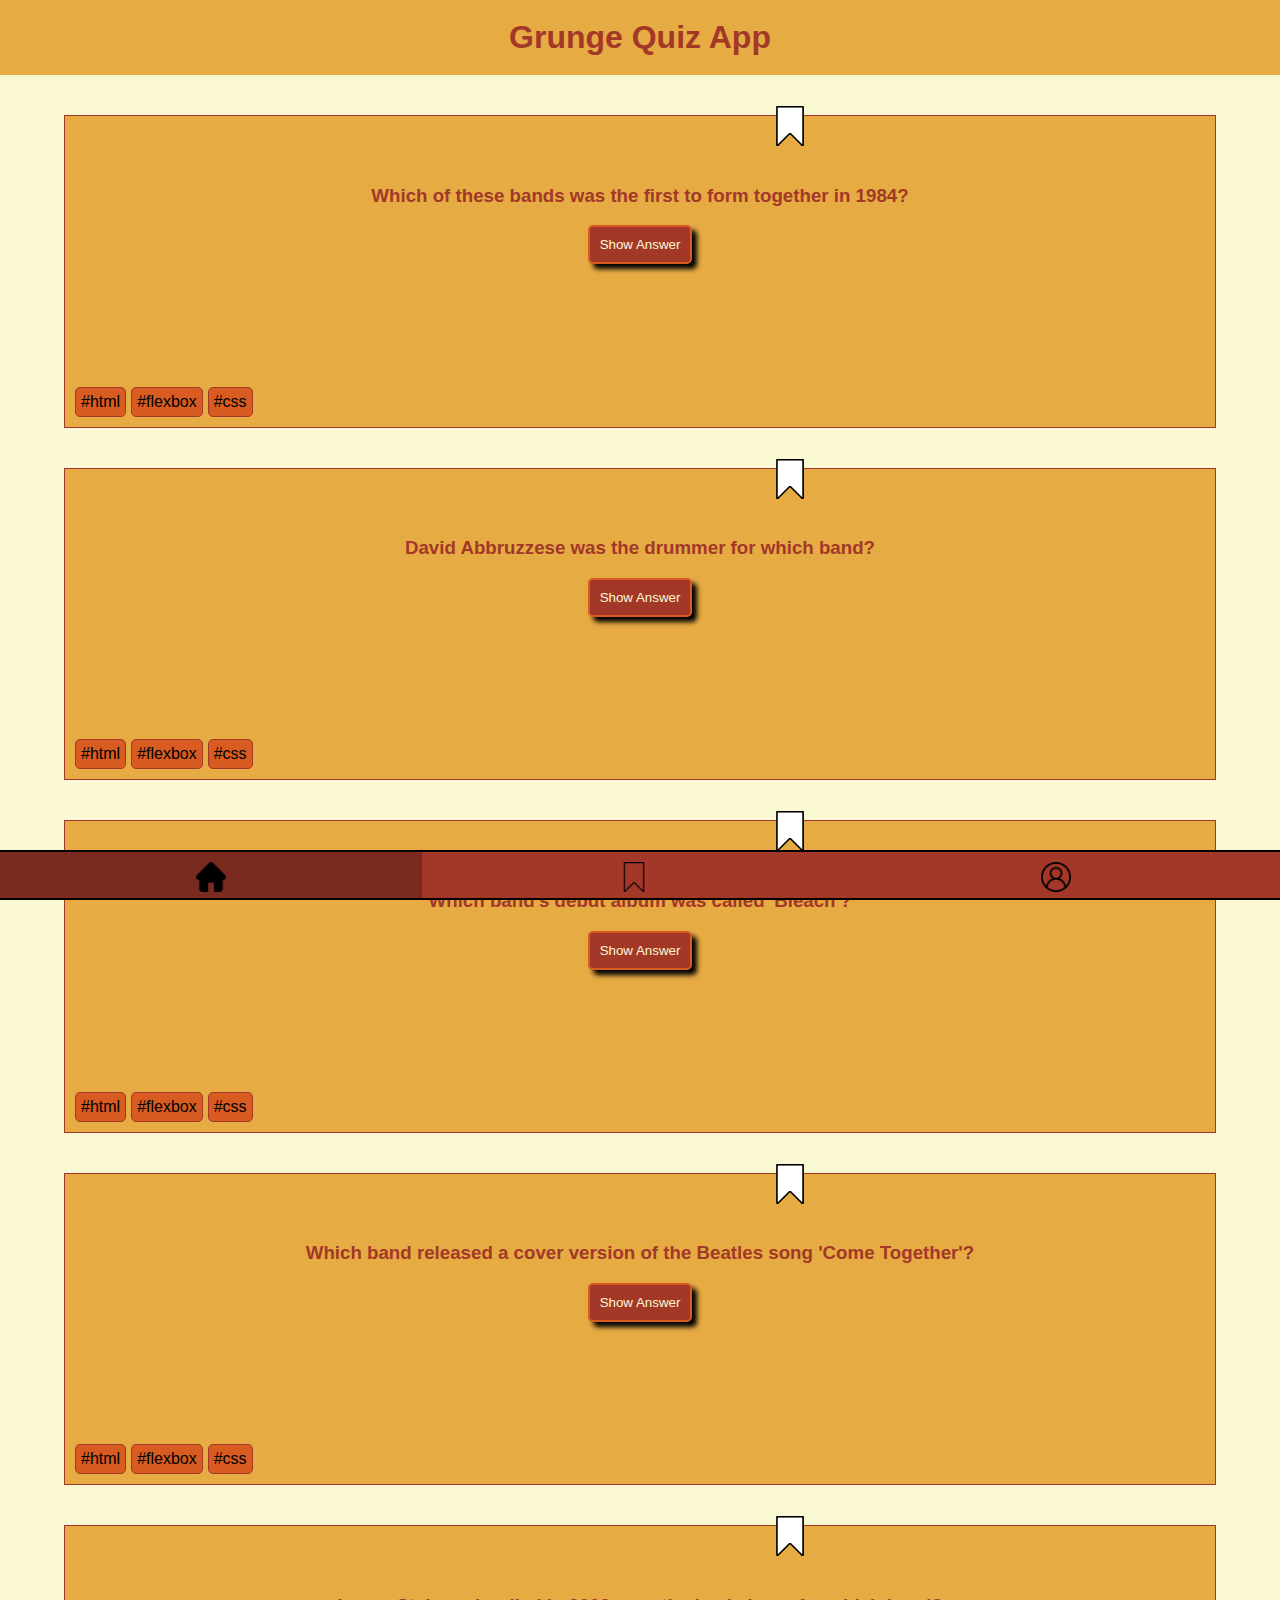
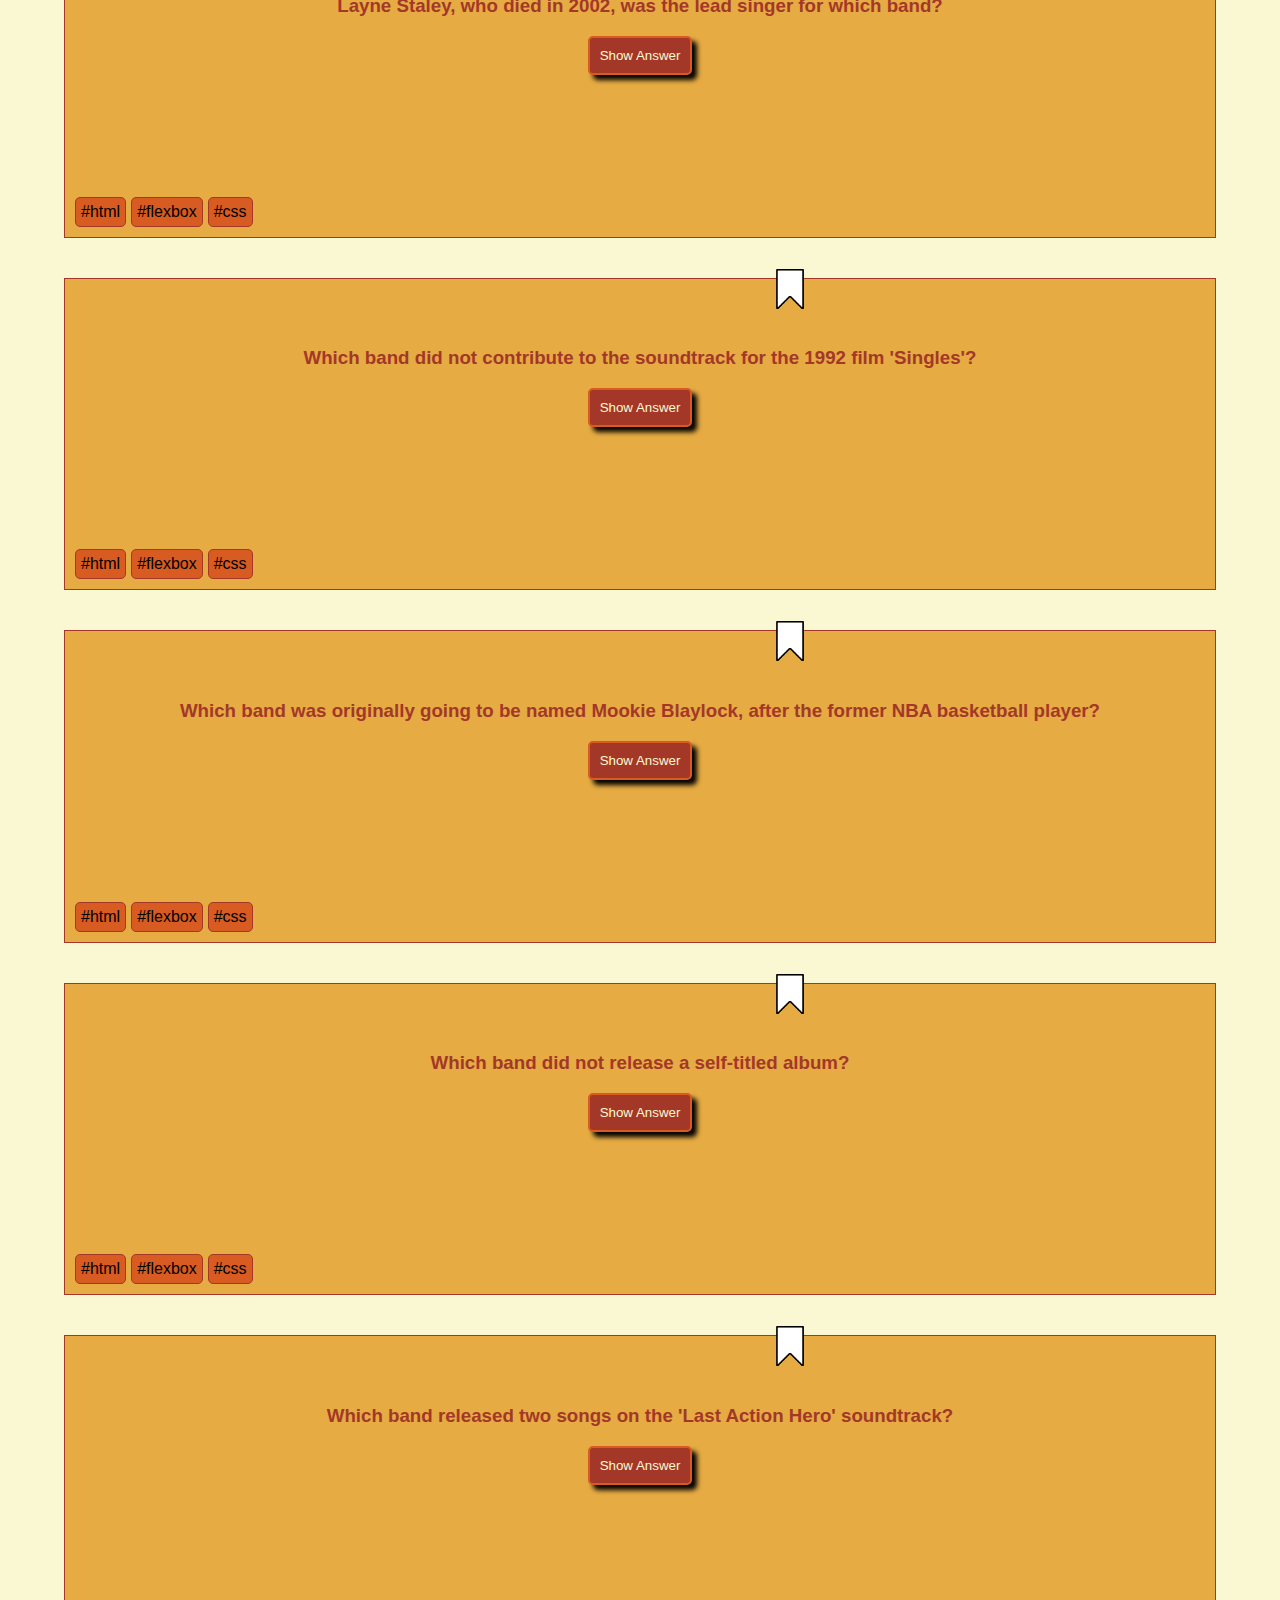
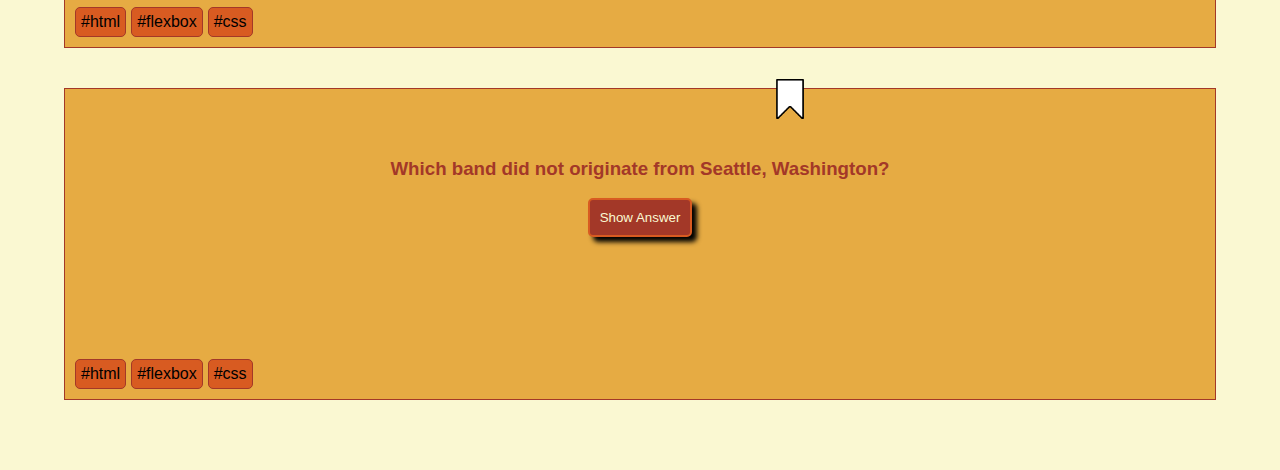
==== index.html @ 41806d66 "Changed first question's bookmark into a button" ====
<!DOCTYPE html>
<html lang="en">
  <head>
    <meta charset="UTF-8" />
    <meta http-equiv="X-UA-Compatible" content="IE=edge" />
    <meta name="viewport" content="width=device-width, initial-scale=1.0" />
    <link rel="stylesheet" href="./css/styles.css" />
    <title>Derek's Quiz App</title>
  </head>
  <body>
    <header>
      <h1>Grunge Quiz App</h1>
    </header>
    <main>
      <section class="quiz-questions">
        <div class="question-card first-question">
          <button class="btn-bookmark"></button>
          <!-- <img src="./images/bookmark.png" alt="Bookmark" /> -->
          <h3>Which of these bands was the first to form together in 1984?</h3>
          <button class="btn-show-answer">Show Answer</button>
          <h4 class="answer">Soundgarden</h4>
          <div class="tag-section">
            <div class="tag">#html</div>
            <div class="tag">#flexbox</div>
            <div class="tag">#css</div>
          </div>
        </div>
        <div class="question-card second-question">
          <img src="./images/bookmark.png" alt="Bookmark" />
          <h3>David Abbruzzese was the drummer for which band?</h3>
          <button class="btn-show-answer">Show Answer</button>
          <h4 class="answer">Pearl Jam</h4>
          <div class="tag-section">
            <div class="tag">#html</div>
            <div class="tag">#flexbox</div>
            <div class="tag">#css</div>
          </div>
        </div>
        <div class="question-card third-question">
          <img src="./images/bookmark.png" alt="Bookmark" />
          <h3>Which band's debut album was called 'Bleach'?</h3>
          <button class="btn-show-answer">Show Answer</button>
          <h4 class="answer">Nirvana</h4>
          <div class="tag-section">
            <div class="tag">#html</div>
            <div class="tag">#flexbox</div>
            <div class="tag">#css</div>
          </div>
        </div>
        <div class="question-card fourth-question">
          <img src="./images/bookmark.png" alt="Bookmark" />
          <h3>
            Which band released a cover version of the Beatles song 'Come
            Together'?
          </h3>
          <button class="btn-show-answer">Show Answer</button>
          <h4 class="answer">Soundgarden</h4>
          <div class="tag-section">
            <div class="tag">#html</div>
            <div class="tag">#flexbox</div>
            <div class="tag">#css</div>
          </div>
        </div>
        <div class="question-card fifth-question">
          <img src="./images/bookmark.png" alt="Bookmark" />
          <h3>
            Layne Staley, who died in 2002, was the lead singer for which band?
          </h3>
          <button class="btn-show-answer">Show Answer</button>
          <h4 class="answer">Alice In Chains</h4>
          <div class="tag-section">
            <div class="tag">#html</div>
            <div class="tag">#flexbox</div>
            <div class="tag">#css</div>
          </div>
        </div>
        <div class="question-card sixth-question">
          <img src="./images/bookmark.png" alt="Bookmark" />
          <h3>
            Which band did not contribute to the soundtrack for the 1992 film
            'Singles'?
          </h3>
          <button class="btn-show-answer">Show Answer</button>
          <h4 class="answer">Soundgarden</h4>
          <div class="tag-section">
            <div class="tag">#html</div>
            <div class="tag">#flexbox</div>
            <div class="tag">#css</div>
          </div>
        </div>
        <div class="question-card seventh-question">
          <img src="./images/bookmark.png" alt="Bookmark" />
          <h3>
            Which band was originally going to be named Mookie Blaylock, after
            the former NBA basketball player?
          </h3>
          <button class="btn-show-answer">Show Answer</button>
          <h4 class="answer">Pearl Jam</h4>
          <div class="tag-section">
            <div class="tag">#html</div>
            <div class="tag">#flexbox</div>
            <div class="tag">#css</div>
          </div>
        </div>
        <div class="question-card eighth-question">
          <img src="./images/bookmark.png" alt="Bookmark" />
          <h3>Which band did not release a self-titled album?</h3>
          <button class="btn-show-answer">Show Answer</button>
          <h4 class="answer">Soundgarden</h4>
          <div class="tag-section">
            <div class="tag">#html</div>
            <div class="tag">#flexbox</div>
            <div class="tag">#css</div>
          </div>
        </div>
        <div class="question-card ninth-question">
          <img src="./images/bookmark.png" alt="Bookmark" />
          <h3>
            Which band released two songs on the 'Last Action Hero' soundtrack?
          </h3>
          <button class="btn-show-answer">Show Answer</button>
          <h4 class="answer">Alice In Chains</h4>
          <div class="tag-section">
            <div class="tag">#html</div>
            <div class="tag">#flexbox</div>
            <div class="tag">#css</div>
          </div>
        </div>
        <div class="question-card tenth-question">
          <img src="./images/bookmark.png" alt="Bookmark" />
          <h3>Which band did not originate from Seattle, Washington?</h3>
          <button class="btn-show-answer">Show Answer</button>
          <h4 class="answer">Nirvana</h4>
          <div class="tag-section">
            <div class="tag">#html</div>
            <div class="tag">#flexbox</div>
            <div class="tag">#css</div>
          </div>
        </div>
      </section>
    </main>
    <footer>
      <nav>
        <a href="./index.html" class="active"
          ><img src="./images/home_filled.png" alt="Home Page"
        /></a>

        <a href="./bookmarks.html"
          ><img src="./images/bookmark_transparent.png" alt="Bookmarks Page"
        /></a>

        <a href="./profile.html"
          ><img src="./images/profile.png" alt="Profile Page"
        /></a>
      </nav>
    </footer>
  </body>
</html>
---- css/styles.css ----
* {
  font-family: Verdana, Geneva, Tahoma, sans-serif;
  box-sizing: border-box;
}

:root {
  --primary-color-dark: #a33828;
  --secondary-color-dark: #d85b21;
  --secondary-color-medium: #e6ab43;
  --secondary-color-light: #faf8d2;
}

body {
  background-color: var(--secondary-color-light);
  margin: 0;
}

header {
  display: flex;
  justify-content: center;
  align-items: center;
  top: 0;
  height: 75px;
  width: 100%;
  background-color: var(--secondary-color-medium);
}

header h1 {
  margin: 0;
  color: var(--primary-color-dark);
}

.quiz-questions {
  display: flex;
  flex-direction: column;
  align-items: center;
  gap: 40px;
  width: 100%;
}

.quiz-questions:first-child {
  margin-top: 40px;
}

.quiz-questions:last-child {
  margin-bottom: 70px;
}

.question-card {
  display: flex;
  flex-direction: column;
  align-items: center;
  text-align: center;
  width: 90%;
  padding: 10px;
  border: 1px solid var(--primary-color-dark);
  background-color: var(--secondary-color-medium);
}

.question-card img {
  position: relative;
  height: 40px;
  right: -150px;
  top: -20px;
}

.question-card h3 {
  color: var(--primary-color-dark);
}

.question-card .btn-bookmark {
  cursor: pointer;
  background-image: url("/images/bookmark.png");
  background-repeat: no-repeat;
  background-size: 40px 40px;
  background-color: transparent;
  height: 40px;
  width: 40px;
  border: none;
  position: relative;
  height: 40px;
  right: -150px;
  top: -20px;
}

.question-card .btn-show-answer {
  border: 2px solid var(--secondary-color-dark);
  background-color: var(--primary-color-dark);
  color: var(--secondary-color-light);
  border-radius: 5px;
  box-shadow: 5px 5px 5px black;
  padding: 10px;
}

.question-card .answer {
  color: var(--secondary-color-light);
  font-size: 2em;
  visibility: hidden;
}

.question-card .tag-section {
  display: flex;
  align-self: flex-start;
  gap: 5px;
}

.question-card .tag-section .tag {
  background-color: var(--secondary-color-dark);
  border: solid 1px var(--primary-color-dark);
  border-radius: 5px;
  padding: 5px;
}

footer {
  bottom: 0;
  width: 100%;
  height: 50px;
  position: fixed;
  border-top: 2px solid black;
  border-bottom: 2px solid black;
  background-color: var(--primary-color-dark);
}

footer nav {
  display: flex;
  height: 100%;
  width: 100%;
}

footer nav a {
  text-align: center;
  width: 33%;
  padding: 10px;
}

footer nav a.active {
  background-color: rgba(0, 0, 0, 0.25);
}

footer nav a img {
  height: 30px;
}
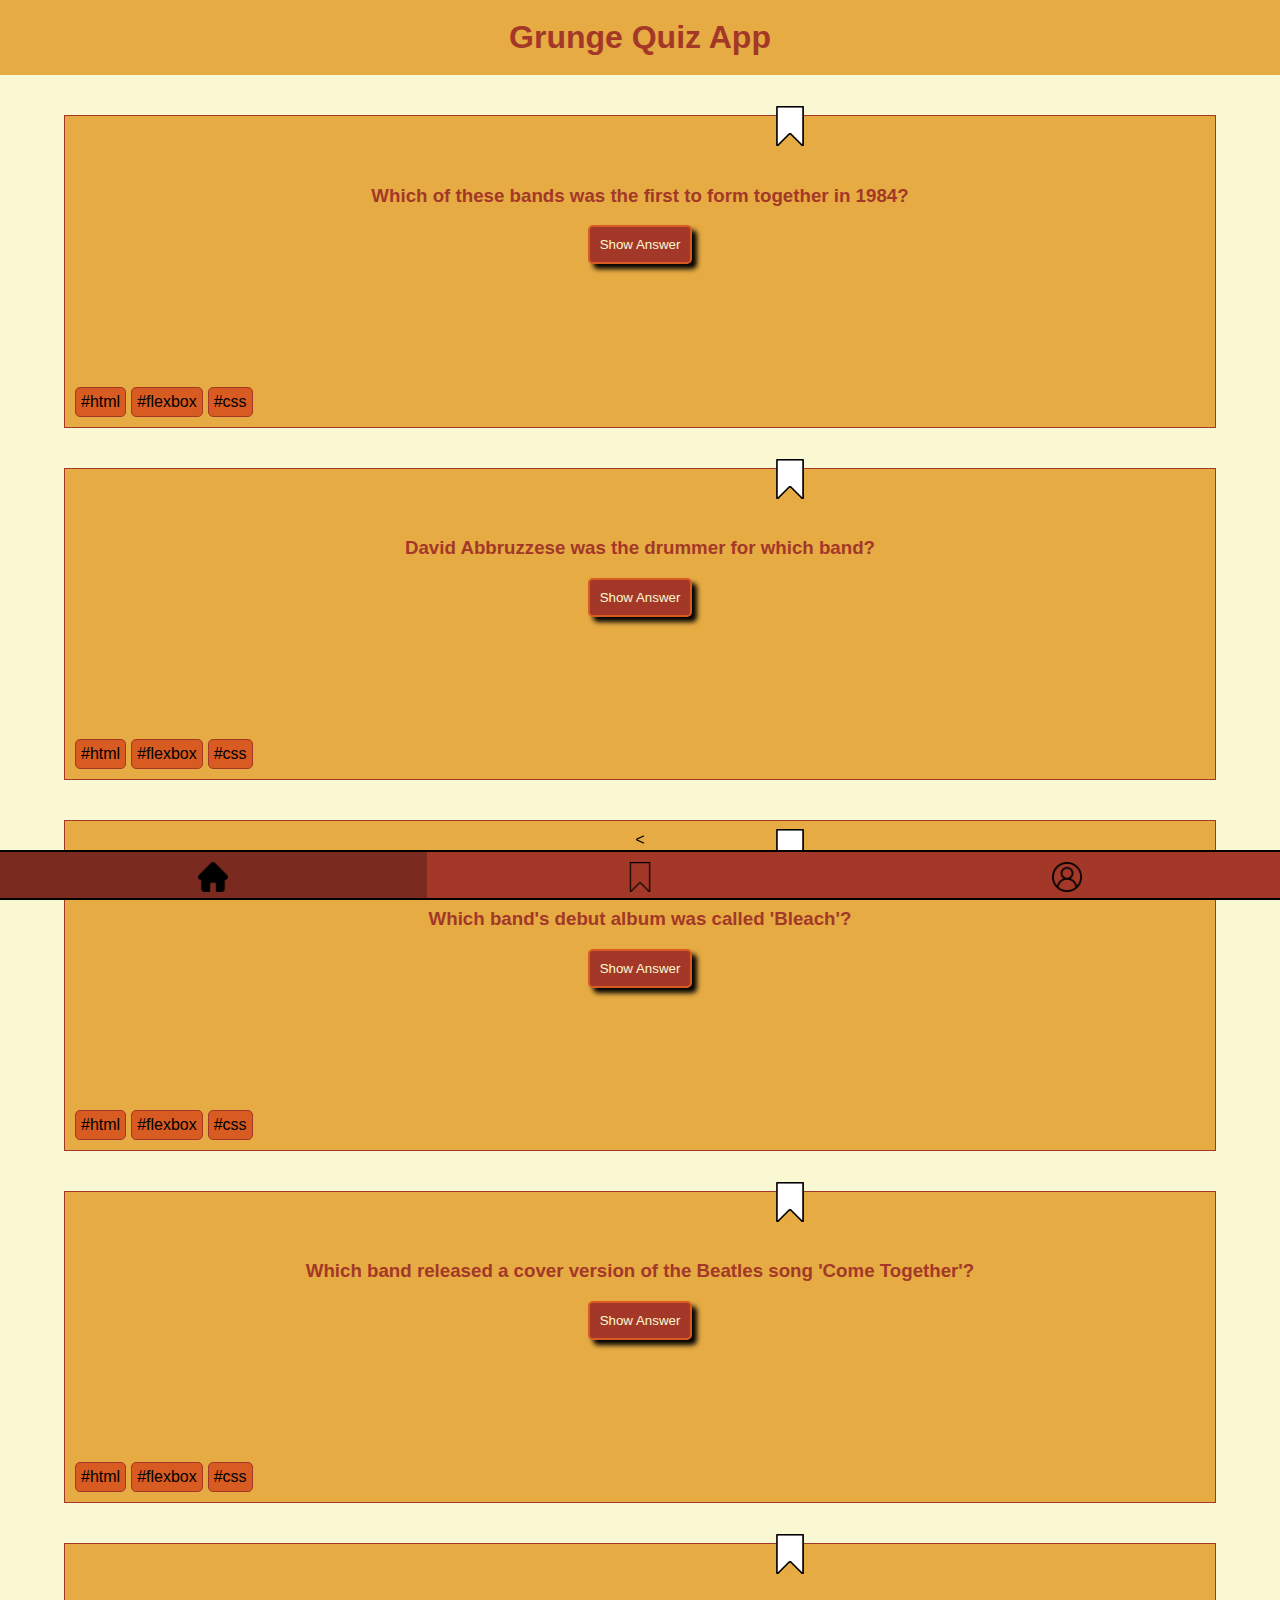
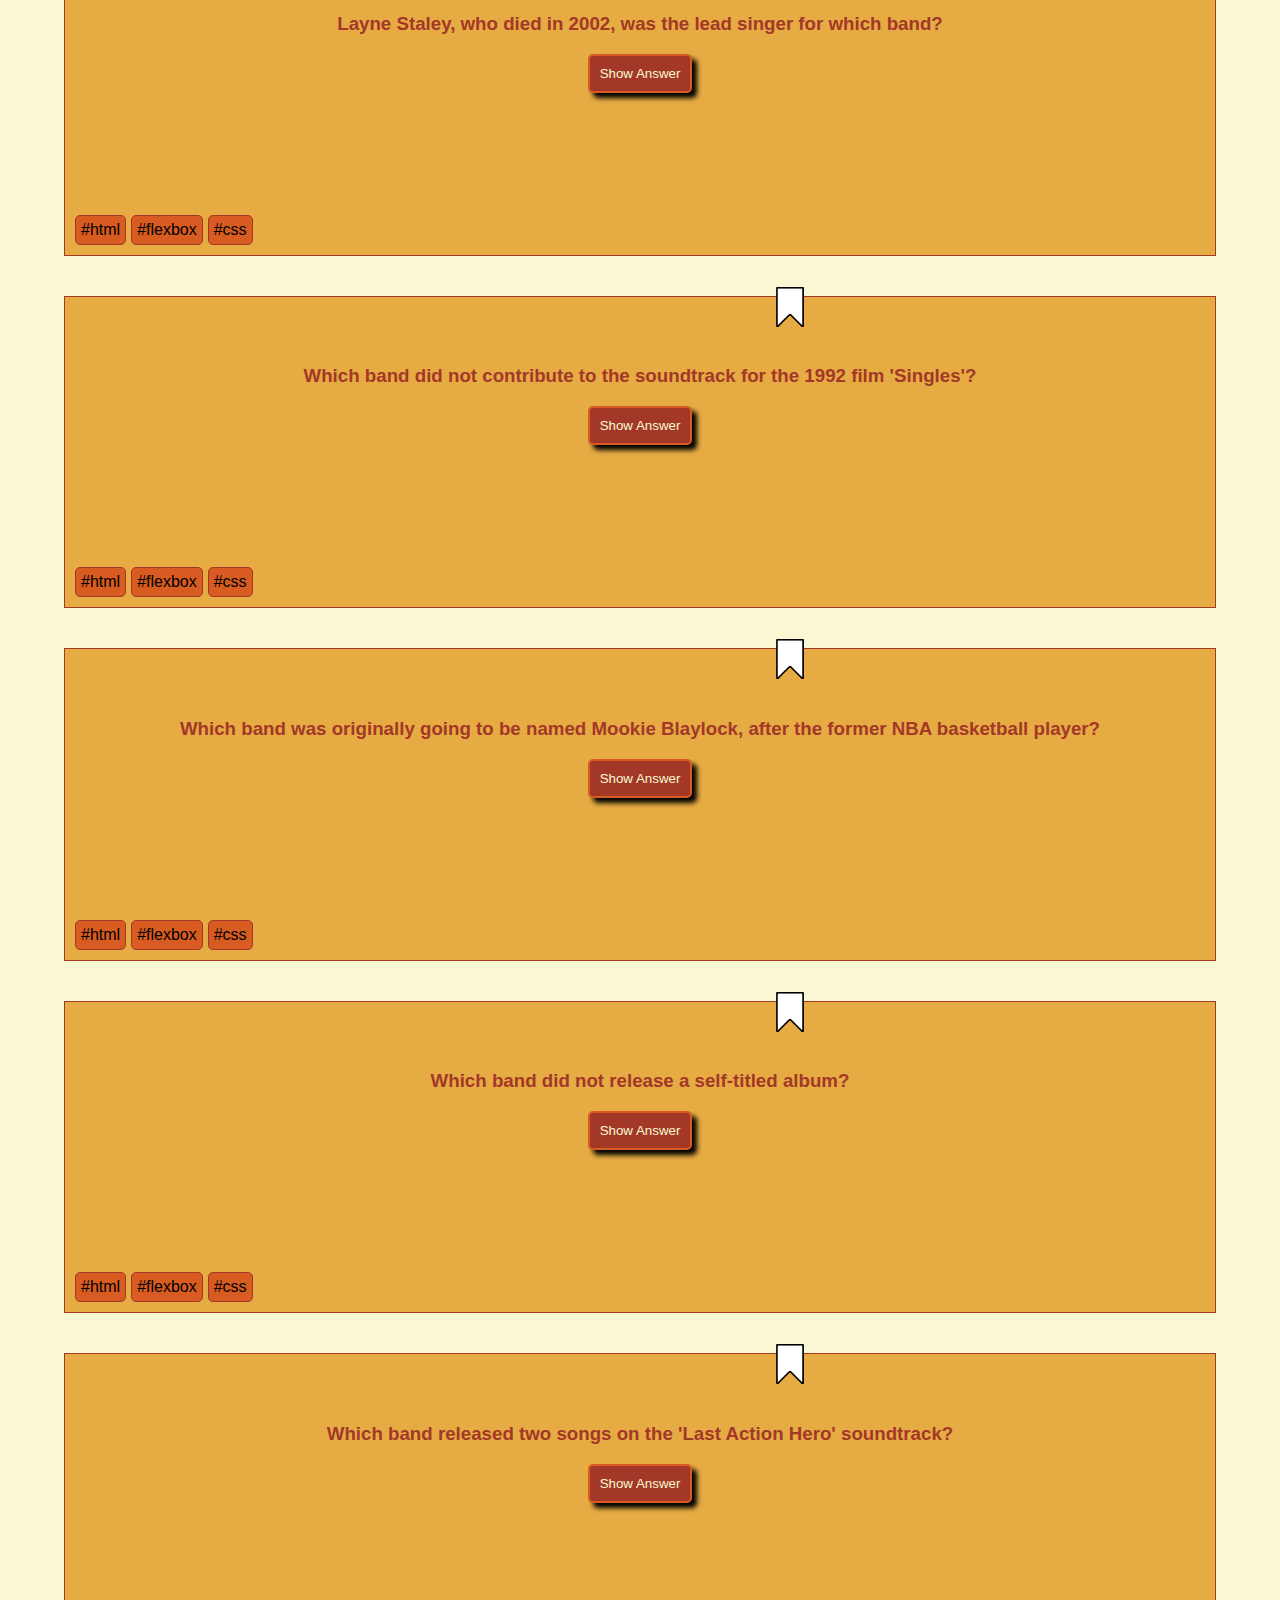
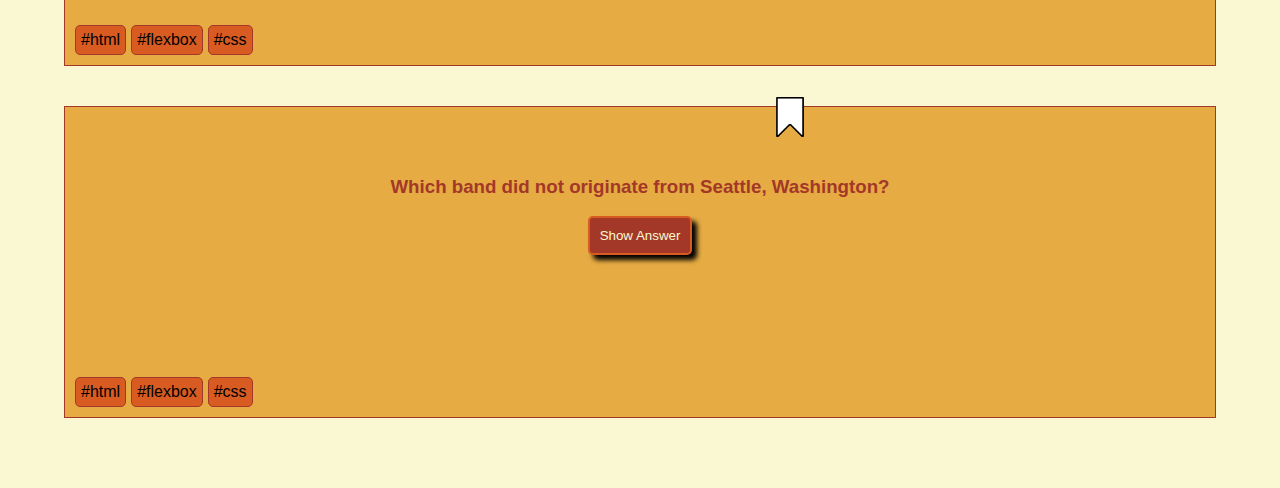
==== commit ab6f8a32: "Replaced all remaining bookmark iamges with proper buttons" ====
--- a/index.html
+++ b/index.html
@@ -14,7 +14,10 @@
     <main>
       <section class="quiz-questions">
         <div class="question-card first-question">
-          <button class="btn-bookmark"></button>
+          <button
+            class="btn-bookmark"
+            aria-label="Bookmark Question 1"
+          ></button>
           <!-- <img src="./images/bookmark.png" alt="Bookmark" /> -->
           <h3>Which of these bands was the first to form together in 1984?</h3>
           <button class="btn-show-answer">Show Answer</button>
@@ -26,7 +29,10 @@
           </div>
         </div>
         <div class="question-card second-question">
-          <img src="./images/bookmark.png" alt="Bookmark" />
+          <button
+            class="btn-bookmark"
+            aria-label="Bookmark Question 2"
+          ></button>
           <h3>David Abbruzzese was the drummer for which band?</h3>
           <button class="btn-show-answer">Show Answer</button>
           <h4 class="answer">Pearl Jam</h4>
@@ -37,7 +43,10 @@
           </div>
         </div>
         <div class="question-card third-question">
-          <img src="./images/bookmark.png" alt="Bookmark" />
+          <<button
+            class="btn-bookmark"
+            aria-label="Bookmark Question 3"
+          ></button>
           <h3>Which band's debut album was called 'Bleach'?</h3>
           <button class="btn-show-answer">Show Answer</button>
           <h4 class="answer">Nirvana</h4>
@@ -48,7 +57,10 @@
           </div>
         </div>
         <div class="question-card fourth-question">
-          <img src="./images/bookmark.png" alt="Bookmark" />
+          <button
+            class="btn-bookmark"
+            aria-label="Bookmark Question 4"
+          ></button>
           <h3>
             Which band released a cover version of the Beatles song 'Come
             Together'?
@@ -62,7 +74,10 @@
           </div>
         </div>
         <div class="question-card fifth-question">
-          <img src="./images/bookmark.png" alt="Bookmark" />
+          <button
+            class="btn-bookmark"
+            aria-label="Bookmark Question 5"
+          ></button>
           <h3>
             Layne Staley, who died in 2002, was the lead singer for which band?
           </h3>
@@ -75,13 +90,16 @@
           </div>
         </div>
         <div class="question-card sixth-question">
-          <img src="./images/bookmark.png" alt="Bookmark" />
+          <button
+            class="btn-bookmark"
+            aria-label="Bookmark Question 6"
+          ></button>
           <h3>
             Which band did not contribute to the soundtrack for the 1992 film
             'Singles'?
           </h3>
           <button class="btn-show-answer">Show Answer</button>
-          <h4 class="answer">Soundgarden</h4>
+          <h4 class="answer">Nirvana</h4>
           <div class="tag-section">
             <div class="tag">#html</div>
             <div class="tag">#flexbox</div>
@@ -89,7 +107,10 @@
           </div>
         </div>
         <div class="question-card seventh-question">
-          <img src="./images/bookmark.png" alt="Bookmark" />
+          <button
+            class="btn-bookmark"
+            aria-label="Bookmark Question 7"
+          ></button>
           <h3>
             Which band was originally going to be named Mookie Blaylock, after
             the former NBA basketball player?
@@ -103,7 +124,10 @@
           </div>
         </div>
         <div class="question-card eighth-question">
-          <img src="./images/bookmark.png" alt="Bookmark" />
+          <button
+            class="btn-bookmark"
+            aria-label="Bookmark Question 8"
+          ></button>
           <h3>Which band did not release a self-titled album?</h3>
           <button class="btn-show-answer">Show Answer</button>
           <h4 class="answer">Soundgarden</h4>
@@ -114,7 +138,10 @@
           </div>
         </div>
         <div class="question-card ninth-question">
-          <img src="./images/bookmark.png" alt="Bookmark" />
+          <button
+            class="btn-bookmark"
+            aria-label="Bookmark Question 9"
+          ></button>
           <h3>
             Which band released two songs on the 'Last Action Hero' soundtrack?
           </h3>
@@ -127,7 +154,10 @@
           </div>
         </div>
         <div class="question-card tenth-question">
-          <img src="./images/bookmark.png" alt="Bookmark" />
+          <button
+            class="btn-bookmark"
+            aria-label="Bookmark Question 10"
+          ></button>
           <h3>Which band did not originate from Seattle, Washington?</h3>
           <button class="btn-show-answer">Show Answer</button>
           <h4 class="answer">Nirvana</h4>
--- a/css/styles.css
+++ b/css/styles.css
@@ -57,12 +57,12 @@
   background-color: var(--secondary-color-medium);
 }
 
-.question-card img {
+/* .question-card img {
   position: relative;
   height: 40px;
   right: -150px;
   top: -20px;
-}
+} */
 
 .question-card h3 {
   color: var(--primary-color-dark);
@@ -129,7 +129,7 @@
 
 footer nav a {
   text-align: center;
-  width: 33%;
+  width: 33.33%;
   padding: 10px;
 }
 
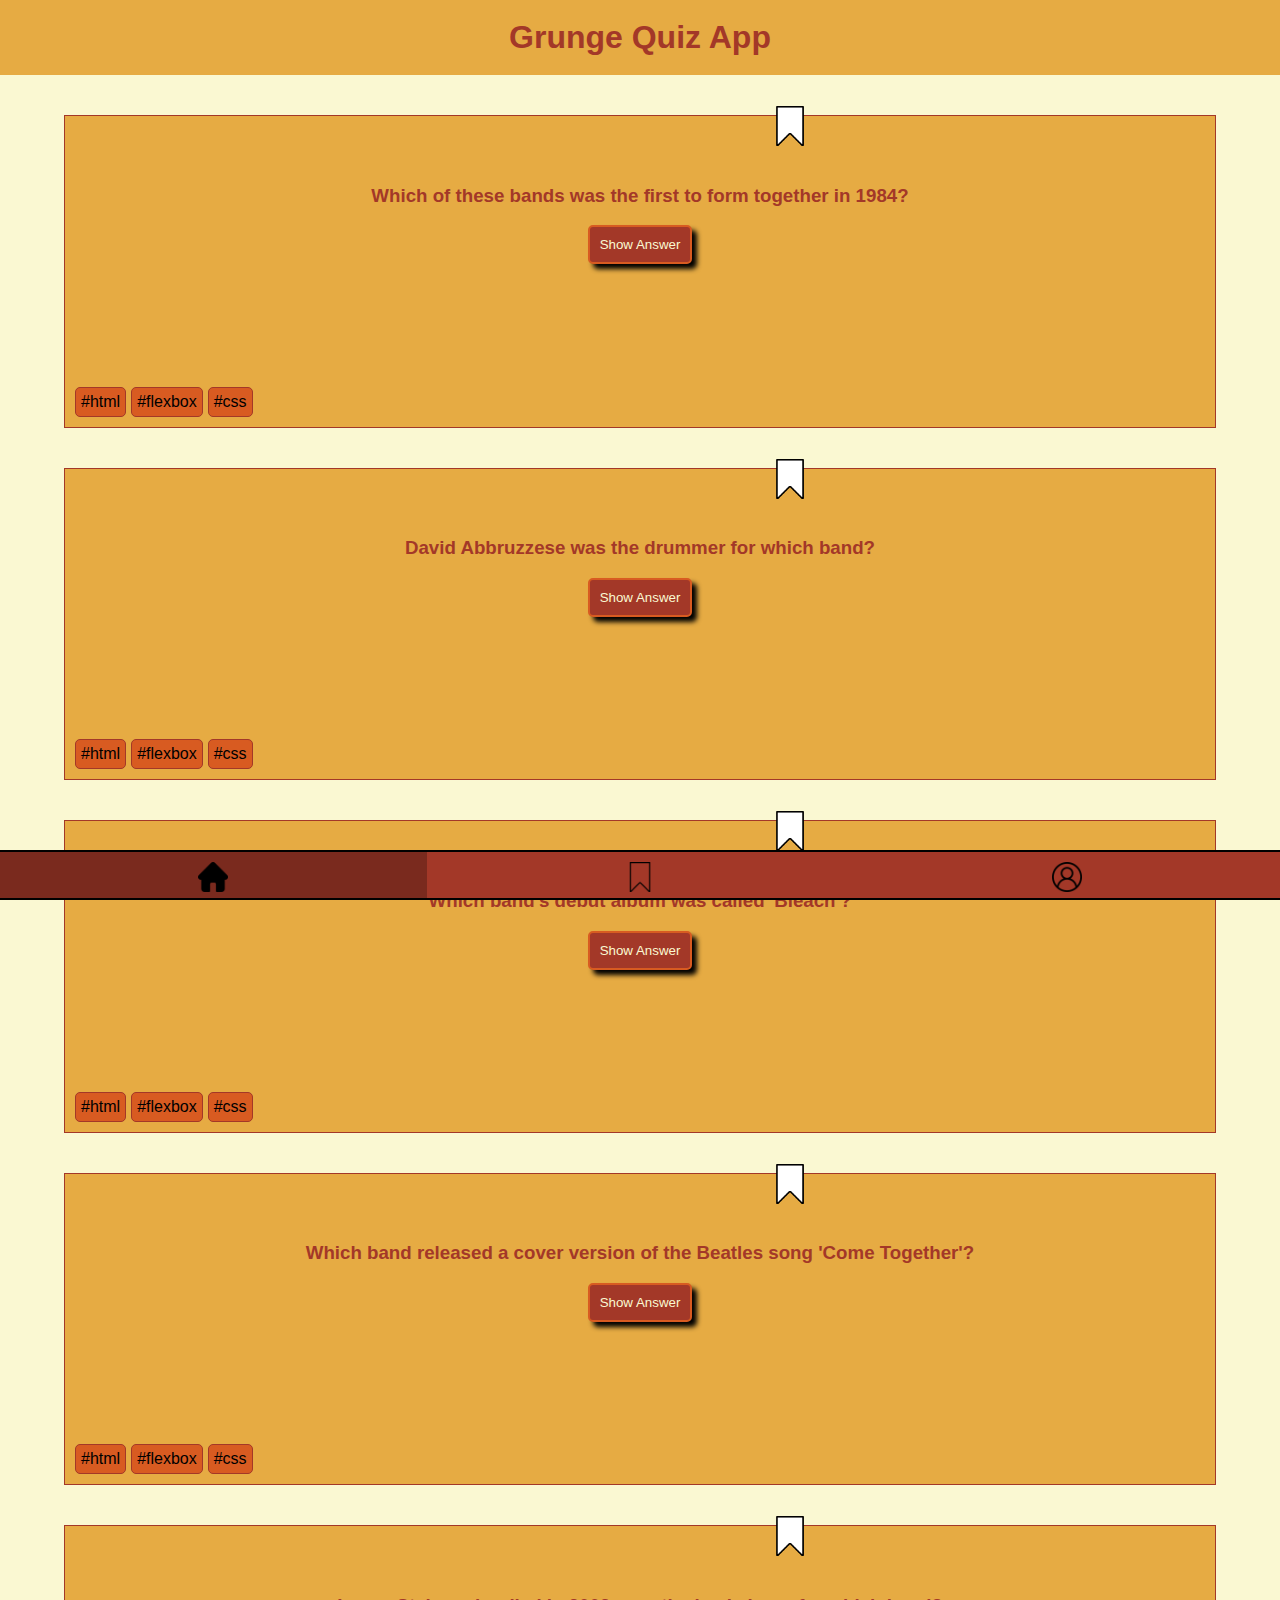
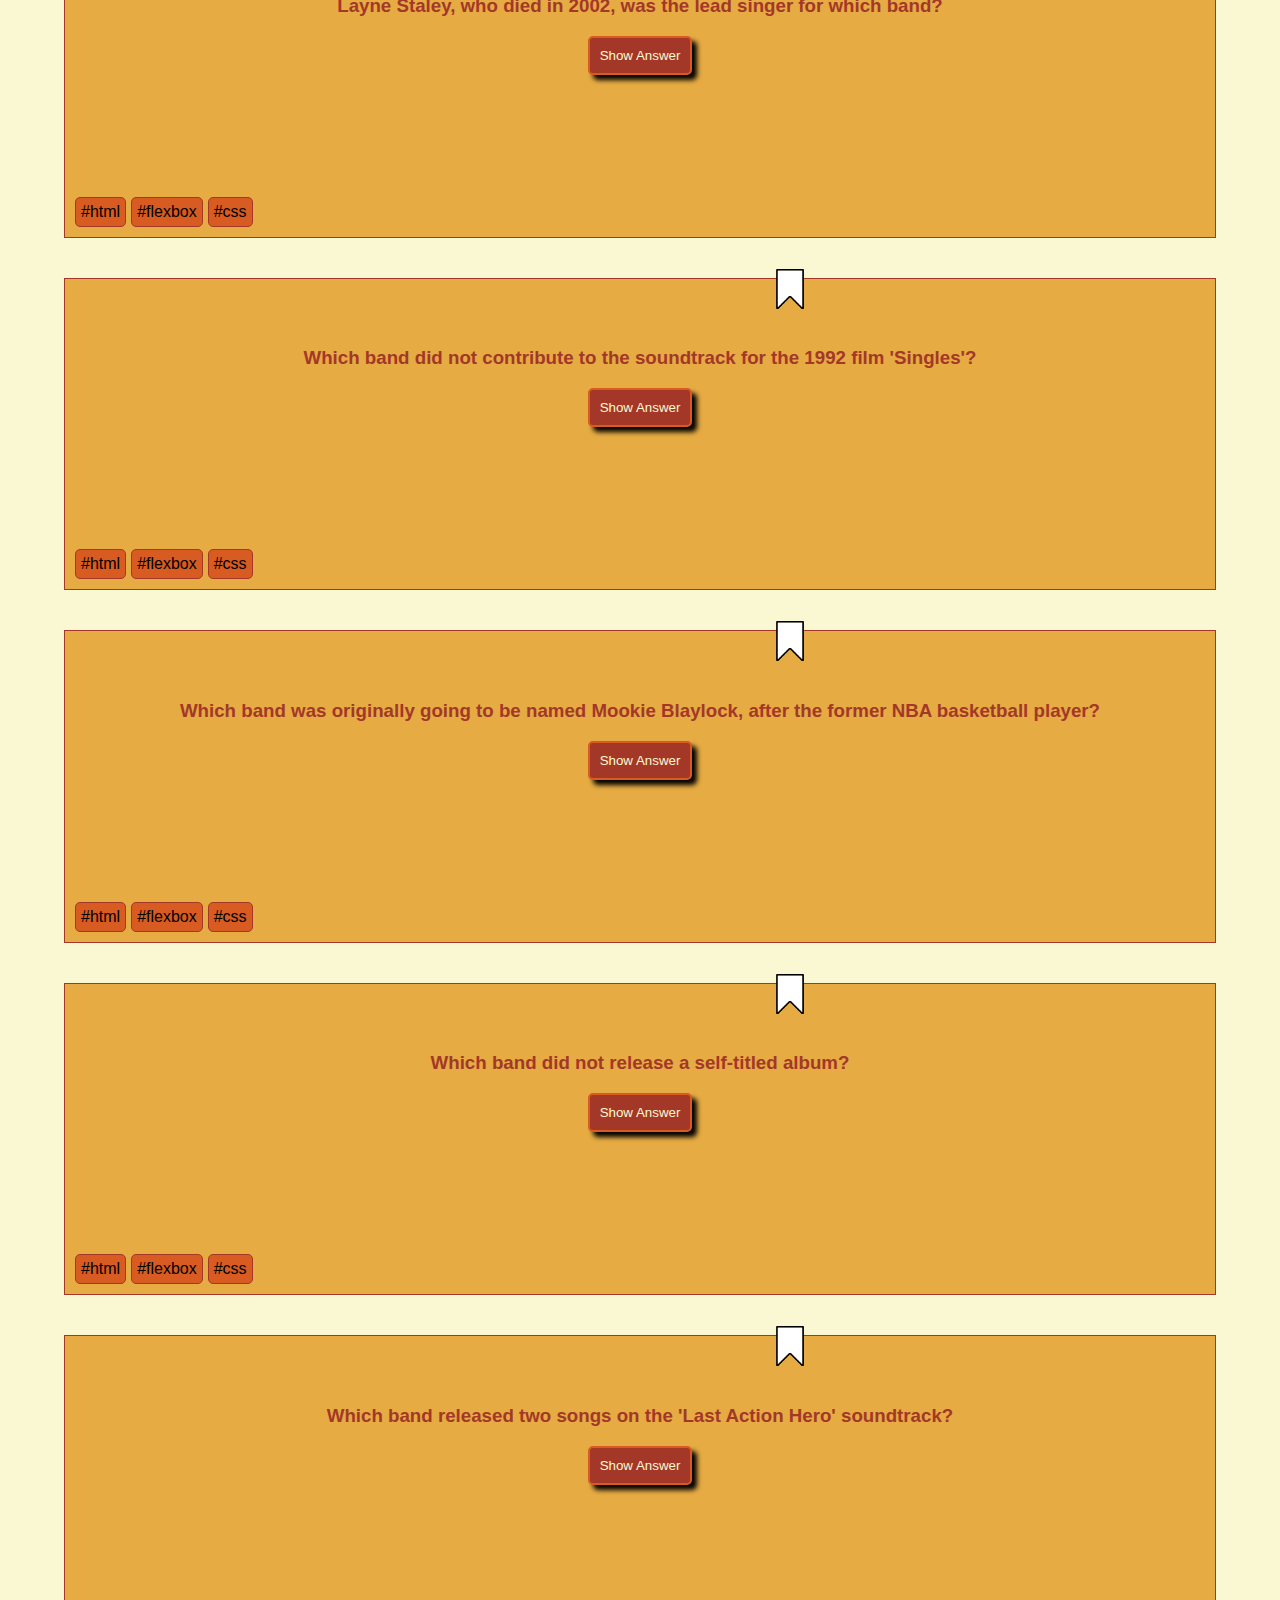
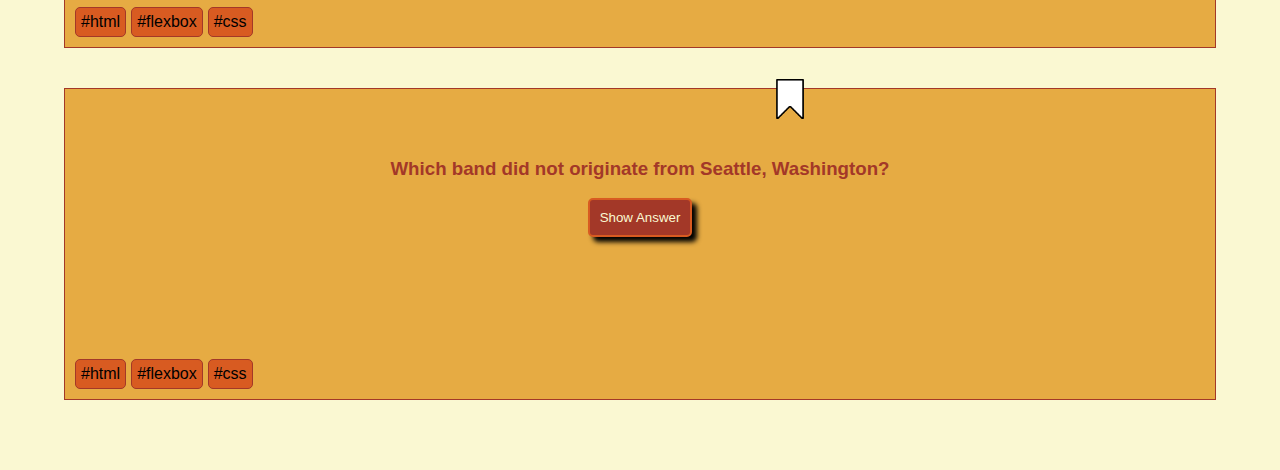
==== commit 87693688: "Added aria-labels to all buttons on home page and bookmarks page" ====
--- a/index.html
+++ b/index.html
@@ -20,7 +20,9 @@
           ></button>
           <!-- <img src="./images/bookmark.png" alt="Bookmark" /> -->
           <h3>Which of these bands was the first to form together in 1984?</h3>
-          <button class="btn-show-answer">Show Answer</button>
+          <button class="btn-show-answer" aria-label="Show Answer 1">
+            Show Answer
+          </button>
           <h4 class="answer">Soundgarden</h4>
           <div class="tag-section">
             <div class="tag">#html</div>
@@ -34,7 +36,9 @@
             aria-label="Bookmark Question 2"
           ></button>
           <h3>David Abbruzzese was the drummer for which band?</h3>
-          <button class="btn-show-answer">Show Answer</button>
+          <button class="btn-show-answer" aria-label="Show Answer 2">
+            Show Answer
+          </button>
           <h4 class="answer">Pearl Jam</h4>
           <div class="tag-section">
             <div class="tag">#html</div>
@@ -43,12 +47,14 @@
           </div>
         </div>
         <div class="question-card third-question">
-          <<button
+          <button
             class="btn-bookmark"
             aria-label="Bookmark Question 3"
           ></button>
           <h3>Which band's debut album was called 'Bleach'?</h3>
-          <button class="btn-show-answer">Show Answer</button>
+          <button class="btn-show-answer" aria-label="Show Answer 3">
+            Show Answer
+          </button>
           <h4 class="answer">Nirvana</h4>
           <div class="tag-section">
             <div class="tag">#html</div>
@@ -65,7 +71,9 @@
             Which band released a cover version of the Beatles song 'Come
             Together'?
           </h3>
-          <button class="btn-show-answer">Show Answer</button>
+          <button class="btn-show-answer" aria-label="Show Answer 4">
+            Show Answer
+          </button>
           <h4 class="answer">Soundgarden</h4>
           <div class="tag-section">
             <div class="tag">#html</div>
@@ -81,7 +89,9 @@
           <h3>
             Layne Staley, who died in 2002, was the lead singer for which band?
           </h3>
-          <button class="btn-show-answer">Show Answer</button>
+          <button class="btn-show-answer" aria-label="Show Answer 5">
+            Show Answer
+          </button>
           <h4 class="answer">Alice In Chains</h4>
           <div class="tag-section">
             <div class="tag">#html</div>
@@ -98,7 +108,9 @@
             Which band did not contribute to the soundtrack for the 1992 film
             'Singles'?
           </h3>
-          <button class="btn-show-answer">Show Answer</button>
+          <button class="btn-show-answer" aria-label="Show Answer 6">
+            Show Answer
+          </button>
           <h4 class="answer">Nirvana</h4>
           <div class="tag-section">
             <div class="tag">#html</div>
@@ -115,7 +127,9 @@
             Which band was originally going to be named Mookie Blaylock, after
             the former NBA basketball player?
           </h3>
-          <button class="btn-show-answer">Show Answer</button>
+          <button class="btn-show-answer" aria-label="Show Answer 7">
+            Show Answer
+          </button>
           <h4 class="answer">Pearl Jam</h4>
           <div class="tag-section">
             <div class="tag">#html</div>
@@ -129,7 +143,9 @@
             aria-label="Bookmark Question 8"
           ></button>
           <h3>Which band did not release a self-titled album?</h3>
-          <button class="btn-show-answer">Show Answer</button>
+          <button class="btn-show-answer" aria-label="Show Answer 8">
+            Show Answer
+          </button>
           <h4 class="answer">Soundgarden</h4>
           <div class="tag-section">
             <div class="tag">#html</div>
@@ -145,7 +161,9 @@
           <h3>
             Which band released two songs on the 'Last Action Hero' soundtrack?
           </h3>
-          <button class="btn-show-answer">Show Answer</button>
+          <button class="btn-show-answer" aria-label="Show Answer 9">
+            Show Answer
+          </button>
           <h4 class="answer">Alice In Chains</h4>
           <div class="tag-section">
             <div class="tag">#html</div>
@@ -159,7 +177,9 @@
             aria-label="Bookmark Question 10"
           ></button>
           <h3>Which band did not originate from Seattle, Washington?</h3>
-          <button class="btn-show-answer">Show Answer</button>
+          <button class="btn-show-answer" aria-label="Show Answer 10">
+            Show Answer
+          </button>
           <h4 class="answer">Nirvana</h4>
           <div class="tag-section">
             <div class="tag">#html</div>
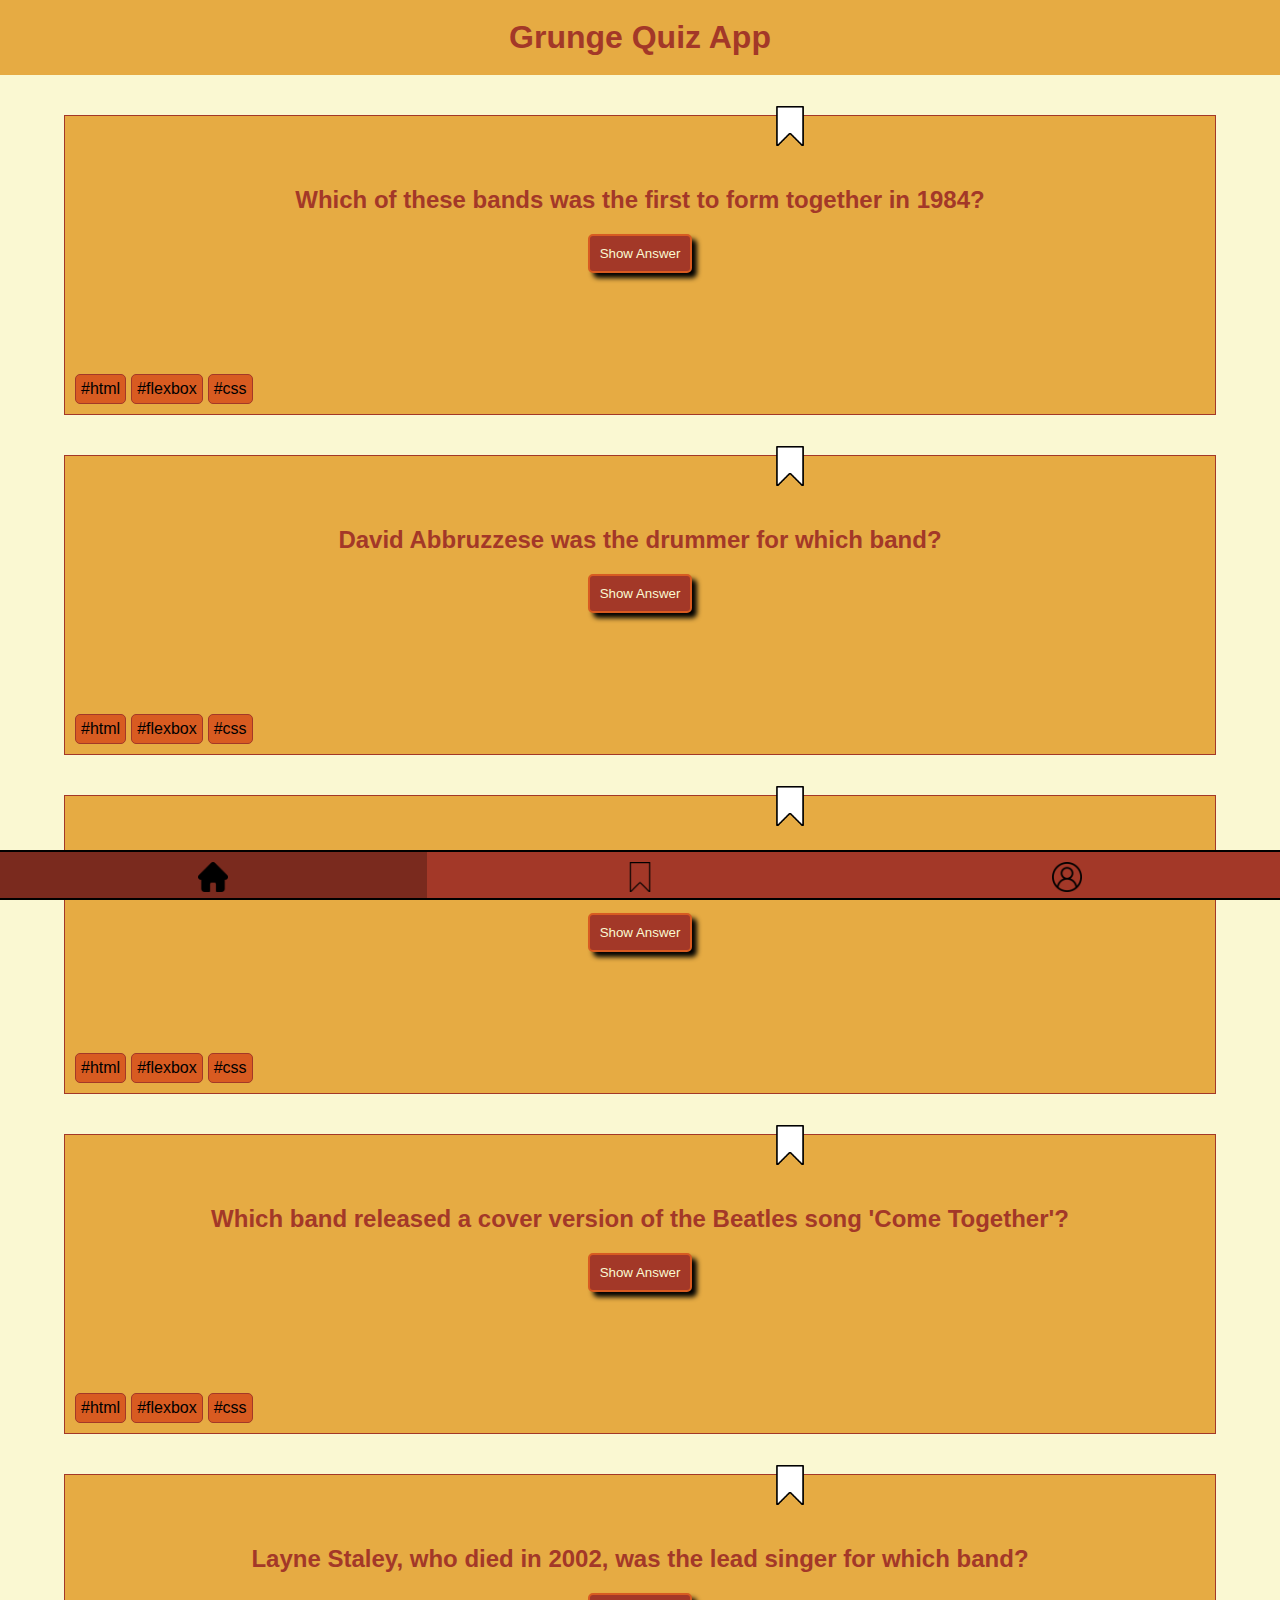
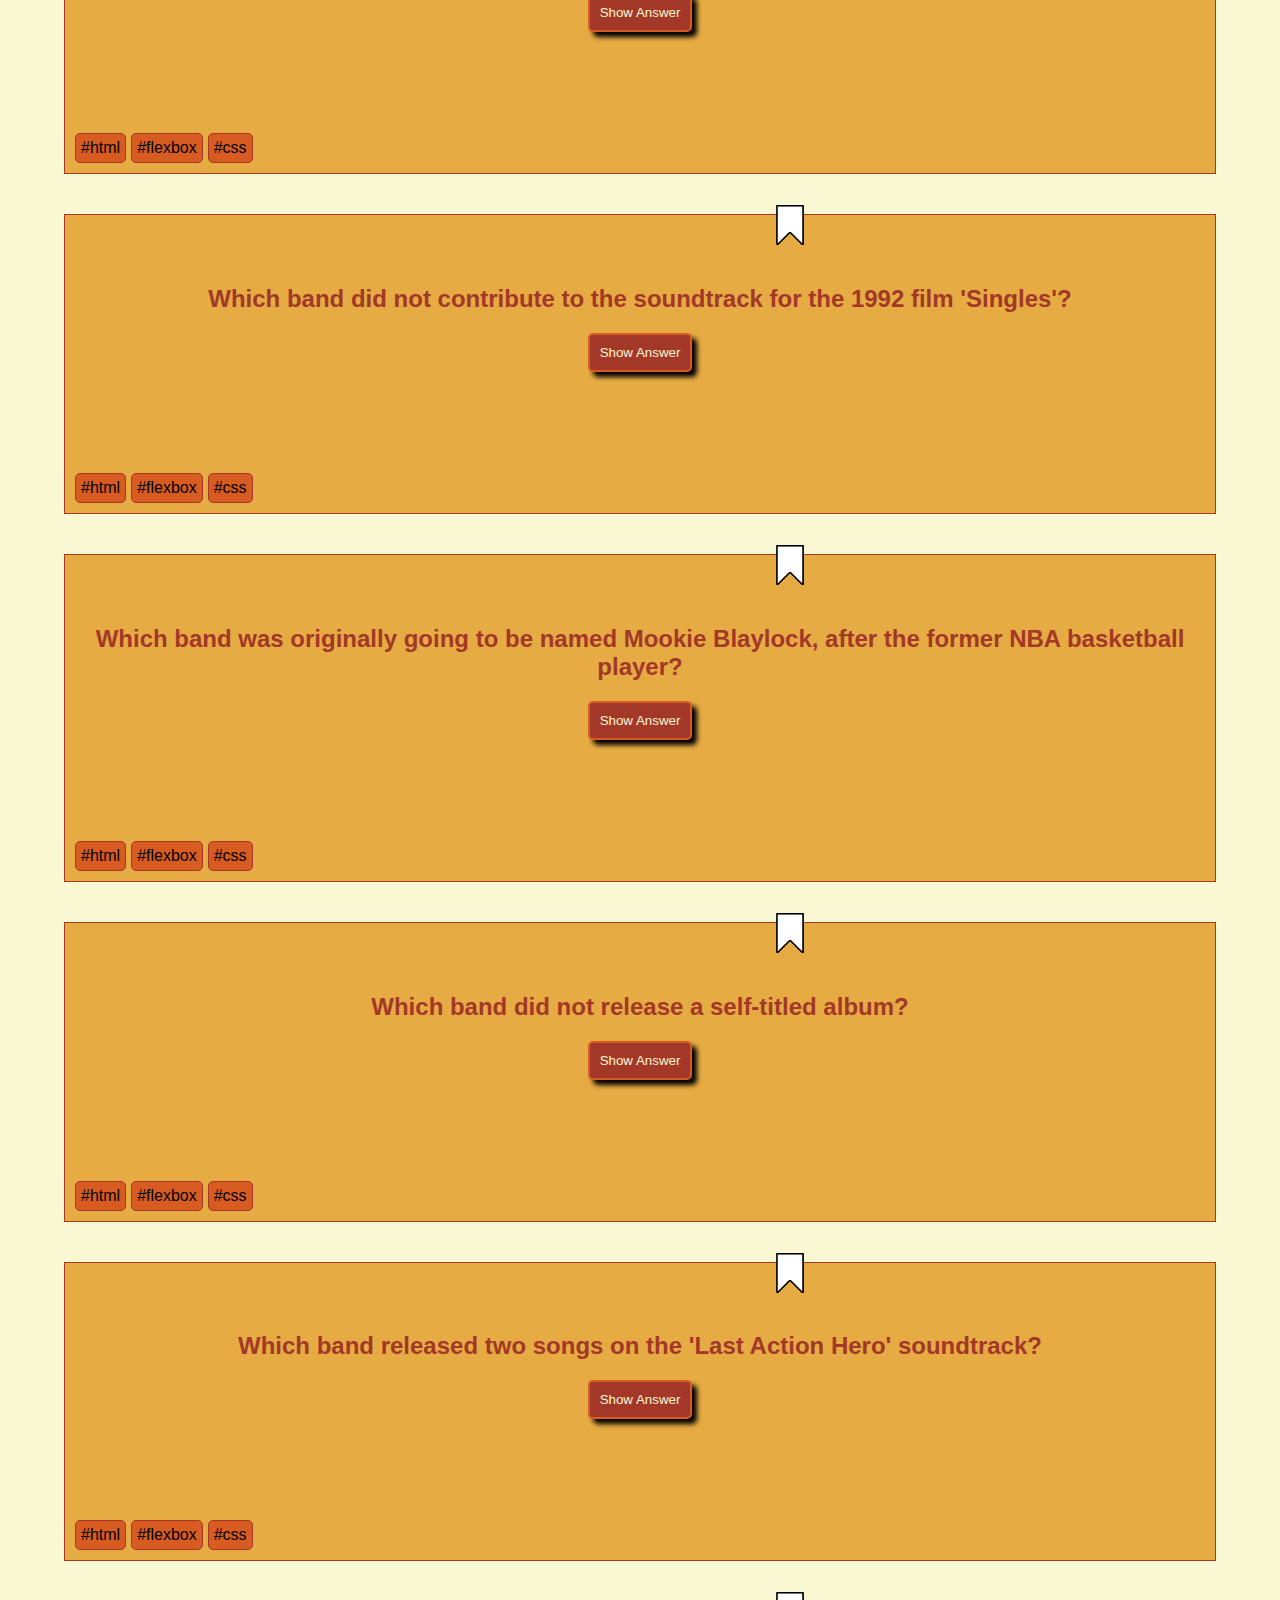
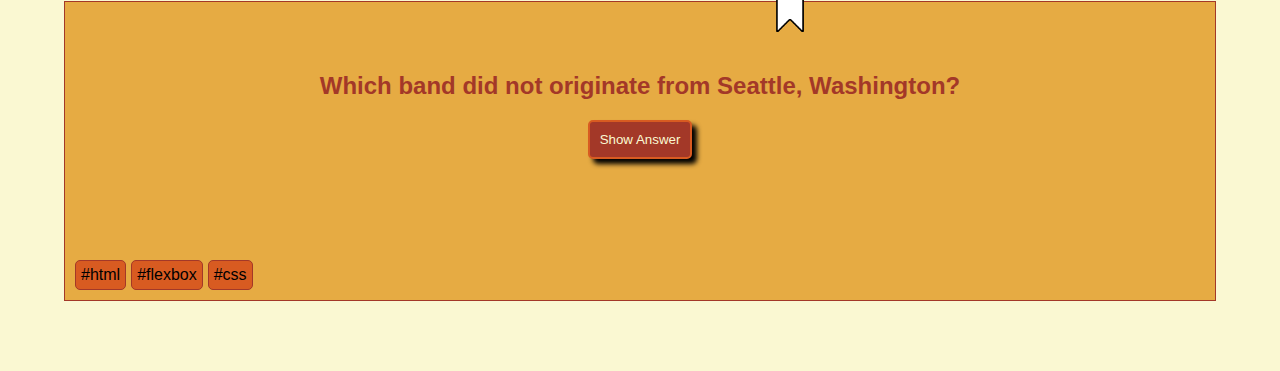
==== commit 5ac54808: "Removed heading gaps - renamed h3 to h2 and h4 to h3" ====
--- a/index.html
+++ b/index.html
@@ -19,11 +19,11 @@
             aria-label="Bookmark Question 1"
           ></button>
           <!-- <img src="./images/bookmark.png" alt="Bookmark" /> -->
-          <h3>Which of these bands was the first to form together in 1984?</h3>
+          <h2>Which of these bands was the first to form together in 1984?</h2>
           <button class="btn-show-answer" aria-label="Show Answer 1">
             Show Answer
           </button>
-          <h4 class="answer">Soundgarden</h4>
+          <h3 class="answer">Soundgarden</h3>
           <div class="tag-section">
             <div class="tag">#html</div>
             <div class="tag">#flexbox</div>
@@ -35,11 +35,11 @@
             class="btn-bookmark"
             aria-label="Bookmark Question 2"
           ></button>
-          <h3>David Abbruzzese was the drummer for which band?</h3>
+          <h2>David Abbruzzese was the drummer for which band?</h2>
           <button class="btn-show-answer" aria-label="Show Answer 2">
             Show Answer
           </button>
-          <h4 class="answer">Pearl Jam</h4>
+          <h3 class="answer">Pearl Jam</h3>
           <div class="tag-section">
             <div class="tag">#html</div>
             <div class="tag">#flexbox</div>
@@ -51,11 +51,11 @@
             class="btn-bookmark"
             aria-label="Bookmark Question 3"
           ></button>
-          <h3>Which band's debut album was called 'Bleach'?</h3>
+          <h2>Which band's debut album was called 'Bleach'?</h2>
           <button class="btn-show-answer" aria-label="Show Answer 3">
             Show Answer
           </button>
-          <h4 class="answer">Nirvana</h4>
+          <h3 class="answer">Nirvana</h3>
           <div class="tag-section">
             <div class="tag">#html</div>
             <div class="tag">#flexbox</div>
@@ -67,14 +67,14 @@
             class="btn-bookmark"
             aria-label="Bookmark Question 4"
           ></button>
-          <h3>
+          <h2>
             Which band released a cover version of the Beatles song 'Come
             Together'?
-          </h3>
+          </h2>
           <button class="btn-show-answer" aria-label="Show Answer 4">
             Show Answer
           </button>
-          <h4 class="answer">Soundgarden</h4>
+          <h3 class="answer">Soundgarden</h3>
           <div class="tag-section">
             <div class="tag">#html</div>
             <div class="tag">#flexbox</div>
@@ -86,13 +86,13 @@
             class="btn-bookmark"
             aria-label="Bookmark Question 5"
           ></button>
-          <h3>
+          <h2>
             Layne Staley, who died in 2002, was the lead singer for which band?
-          </h3>
+          </h2>
           <button class="btn-show-answer" aria-label="Show Answer 5">
             Show Answer
           </button>
-          <h4 class="answer">Alice In Chains</h4>
+          <h3 class="answer">Alice In Chains</h3>
           <div class="tag-section">
             <div class="tag">#html</div>
             <div class="tag">#flexbox</div>
@@ -104,14 +104,14 @@
             class="btn-bookmark"
             aria-label="Bookmark Question 6"
           ></button>
-          <h3>
+          <h2>
             Which band did not contribute to the soundtrack for the 1992 film
             'Singles'?
-          </h3>
+          </h2>
           <button class="btn-show-answer" aria-label="Show Answer 6">
             Show Answer
           </button>
-          <h4 class="answer">Nirvana</h4>
+          <h3 class="answer">Nirvana</h3>
           <div class="tag-section">
             <div class="tag">#html</div>
             <div class="tag">#flexbox</div>
@@ -123,14 +123,14 @@
             class="btn-bookmark"
             aria-label="Bookmark Question 7"
           ></button>
-          <h3>
+          <h2>
             Which band was originally going to be named Mookie Blaylock, after
             the former NBA basketball player?
-          </h3>
+          </h2>
           <button class="btn-show-answer" aria-label="Show Answer 7">
             Show Answer
           </button>
-          <h4 class="answer">Pearl Jam</h4>
+          <h3 class="answer">Pearl Jam</h3>
           <div class="tag-section">
             <div class="tag">#html</div>
             <div class="tag">#flexbox</div>
@@ -142,11 +142,11 @@
             class="btn-bookmark"
             aria-label="Bookmark Question 8"
           ></button>
-          <h3>Which band did not release a self-titled album?</h3>
+          <h2>Which band did not release a self-titled album?</h2>
           <button class="btn-show-answer" aria-label="Show Answer 8">
             Show Answer
           </button>
-          <h4 class="answer">Soundgarden</h4>
+          <h3 class="answer">Soundgarden</h3>
           <div class="tag-section">
             <div class="tag">#html</div>
             <div class="tag">#flexbox</div>
@@ -158,13 +158,13 @@
             class="btn-bookmark"
             aria-label="Bookmark Question 9"
           ></button>
-          <h3>
+          <h2>
             Which band released two songs on the 'Last Action Hero' soundtrack?
-          </h3>
+          </h2>
           <button class="btn-show-answer" aria-label="Show Answer 9">
             Show Answer
           </button>
-          <h4 class="answer">Alice In Chains</h4>
+          <h3 class="answer">Alice In Chains</h3>
           <div class="tag-section">
             <div class="tag">#html</div>
             <div class="tag">#flexbox</div>
@@ -176,11 +176,11 @@
             class="btn-bookmark"
             aria-label="Bookmark Question 10"
           ></button>
-          <h3>Which band did not originate from Seattle, Washington?</h3>
+          <h2>Which band did not originate from Seattle, Washington?</h2>
           <button class="btn-show-answer" aria-label="Show Answer 10">
             Show Answer
           </button>
-          <h4 class="answer">Nirvana</h4>
+          <h3 class="answer">Nirvana</h3>
           <div class="tag-section">
             <div class="tag">#html</div>
             <div class="tag">#flexbox</div>
--- a/css/styles.css
+++ b/css/styles.css
@@ -64,7 +64,7 @@
   top: -20px;
 } */
 
-.question-card h3 {
+.question-card h2 {
   color: var(--primary-color-dark);
 }
 
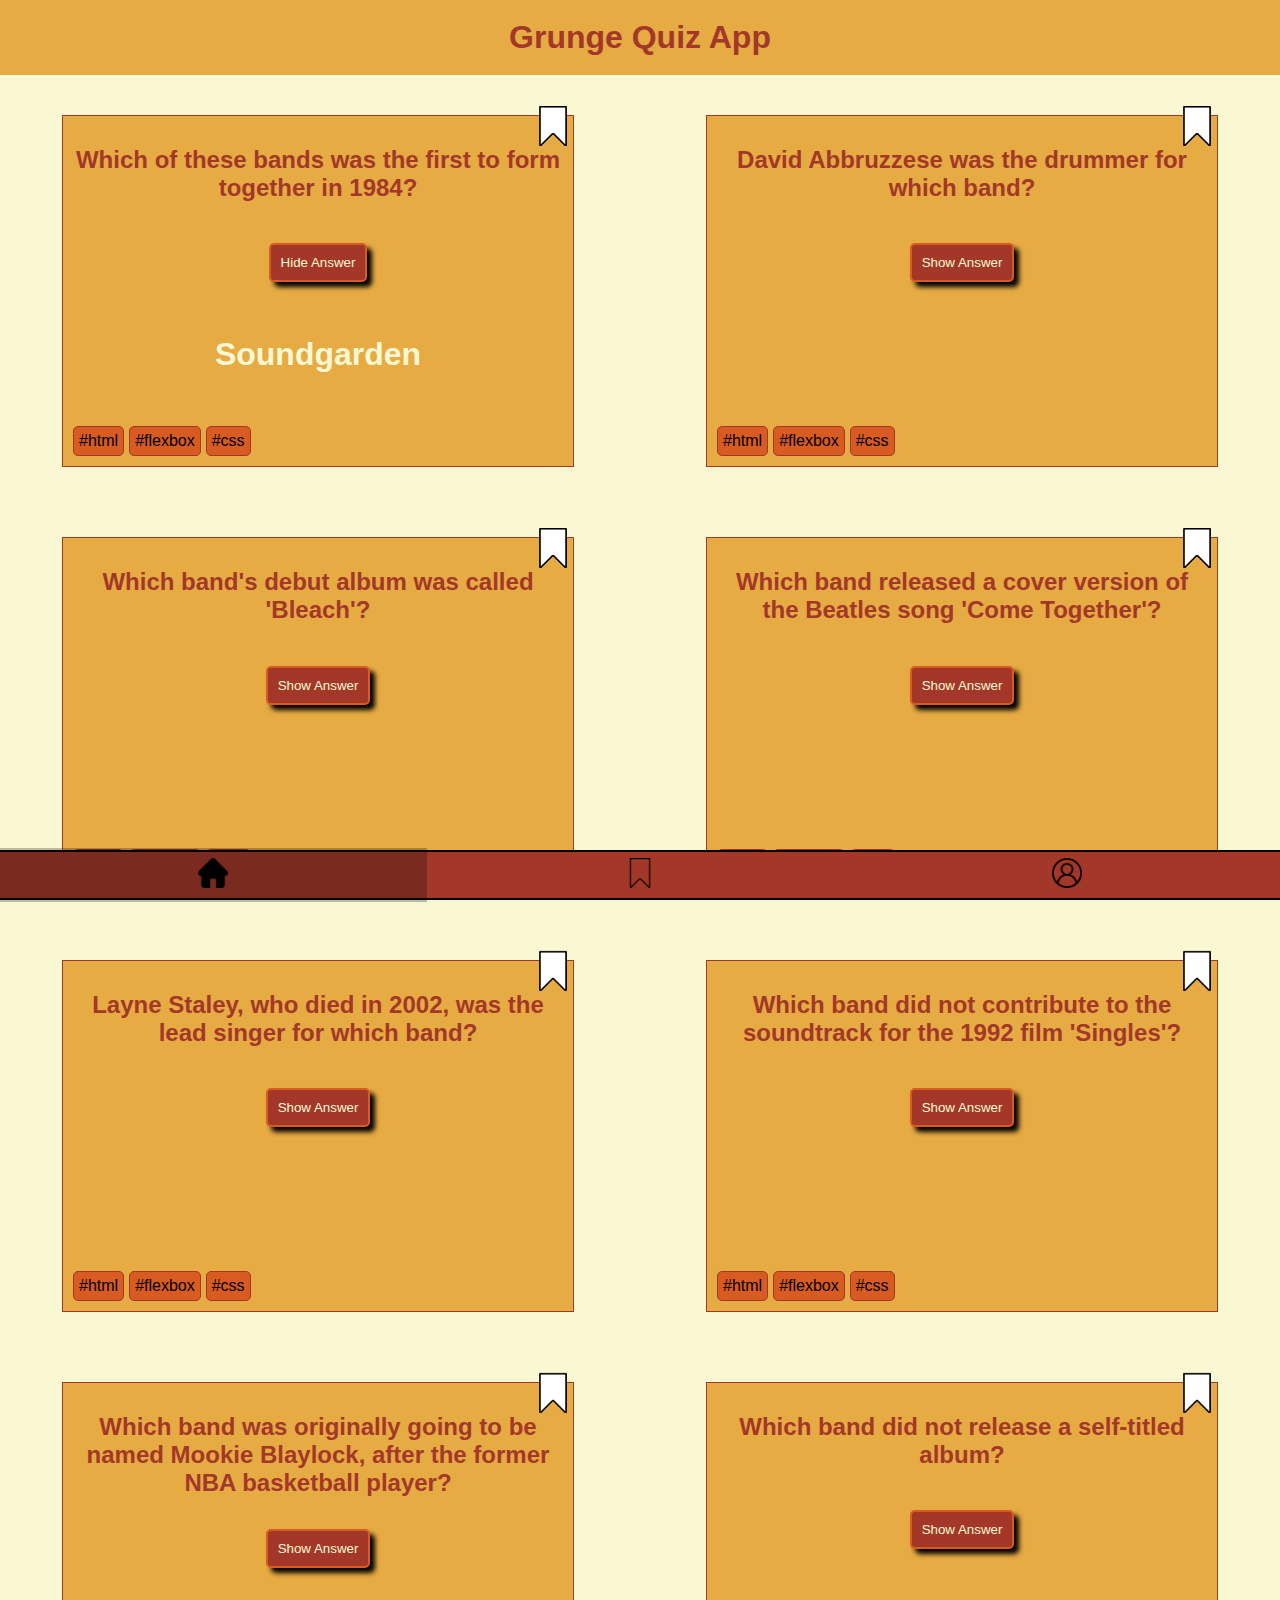
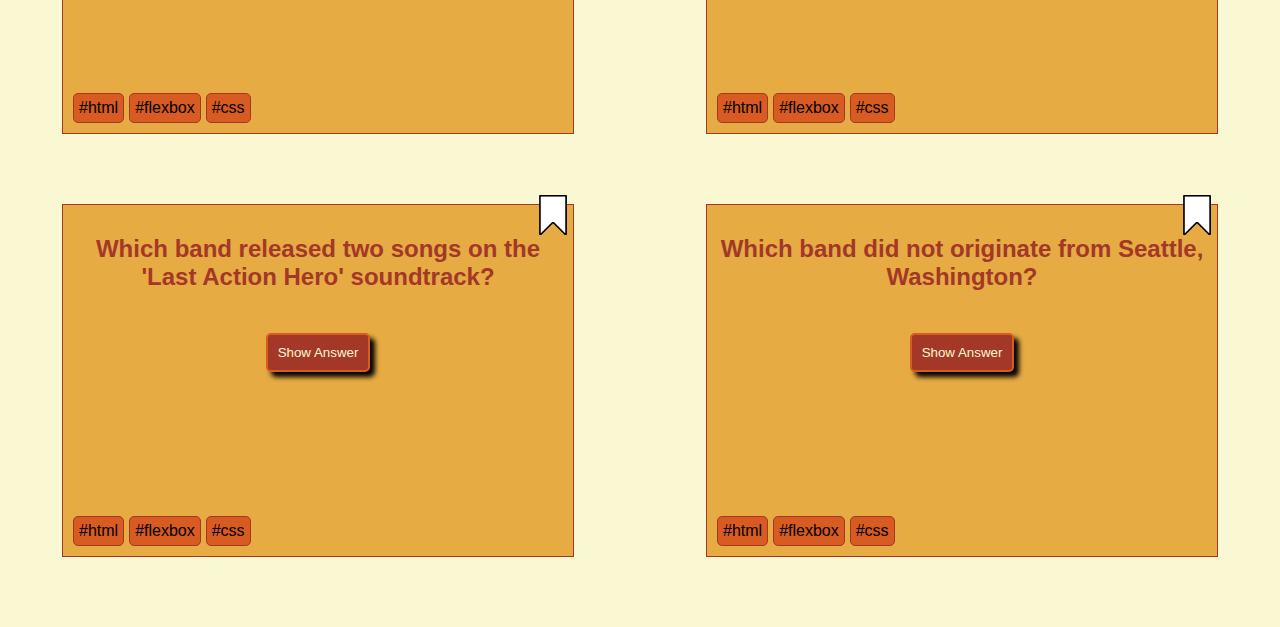
==== commit d9825c5d: "Changed text on first question's button to hide for demo purposes" ====
--- a/index.html
+++ b/index.html
@@ -21,7 +21,7 @@
           <!-- <img src="./images/bookmark.png" alt="Bookmark" /> -->
           <h2>Which of these bands was the first to form together in 1984?</h2>
           <button class="btn-show-answer" aria-label="Show Answer 1">
-            Show Answer
+            Hide Answer
           </button>
           <h3 class="answer">Soundgarden</h3>
           <div class="tag-section">
--- a/css/styles.css
+++ b/css/styles.css
@@ -1,34 +1,4 @@
-* {
-  font-family: Verdana, Geneva, Tahoma, sans-serif;
-  box-sizing: border-box;
-}
-
-:root {
-  --primary-color-dark: #a33828;
-  --secondary-color-dark: #d85b21;
-  --secondary-color-medium: #e6ab43;
-  --secondary-color-light: #faf8d2;
-}
-
-body {
-  background-color: var(--secondary-color-light);
-  margin: 0;
-}
-
-header {
-  display: flex;
-  justify-content: center;
-  align-items: center;
-  top: 0;
-  height: 75px;
-  width: 100%;
-  background-color: var(--secondary-color-medium);
-}
-
-header h1 {
-  margin: 0;
-  color: var(--primary-color-dark);
-}
+@import url("./global.css");
 
 .quiz-questions {
   display: flex;
@@ -51,18 +21,13 @@
   flex-direction: column;
   align-items: center;
   text-align: center;
+  justify-content: space-between;
   width: 90%;
   padding: 10px;
   border: 1px solid var(--primary-color-dark);
   background-color: var(--secondary-color-medium);
+  position: relative;
 }
-
-/* .question-card img {
-  position: relative;
-  height: 40px;
-  right: -150px;
-  top: -20px;
-} */
 
 .question-card h2 {
   color: var(--primary-color-dark);
@@ -70,20 +35,19 @@
 
 .question-card .btn-bookmark {
   cursor: pointer;
-  background-image: url("/images/bookmark.png");
-  background-repeat: no-repeat;
+  background: transparent url("../images/bookmark.png") no-repeat;
   background-size: 40px 40px;
-  background-color: transparent;
   height: 40px;
   width: 40px;
   border: none;
-  position: relative;
-  height: 40px;
-  right: -150px;
-  top: -20px;
+  position: absolute;
+  top: -10px;
+  right: 0;
+  z-index: 1;
 }
 
 .question-card .btn-show-answer {
+  cursor: pointer;
   border: 2px solid var(--secondary-color-dark);
   background-color: var(--primary-color-dark);
   color: var(--secondary-color-light);
@@ -96,6 +60,12 @@
   color: var(--secondary-color-light);
   font-size: 2em;
   visibility: hidden;
+}
+
+.question-card:first-child .answer {
+  color: var(--secondary-color-light);
+  font-size: 2em;
+  visibility: visible;
 }
 
 .question-card .tag-section {
@@ -111,32 +81,69 @@
   padding: 5px;
 }
 
-footer {
-  bottom: 0;
-  width: 100%;
-  height: 50px;
-  position: fixed;
-  border-top: 2px solid black;
-  border-bottom: 2px solid black;
-  background-color: var(--primary-color-dark);
+.personal-info {
+  display: flex;
+  flex-wrap: wrap;
+  justify-content: space-around;
+  align-items: center;
+  padding: 50px;
+  gap: 30px;
 }
 
-footer nav {
-  display: flex;
-  height: 100%;
-  width: 100%;
+.personal-info h2 {
+  color: var(--primary-color-dark);
 }
 
-footer nav a {
-  text-align: center;
-  width: 33.33%;
-  padding: 10px;
+.personal-info article {
+  color: var(--primary-color-dark);
 }
 
-footer nav a.active {
-  background-color: rgba(0, 0, 0, 0.25);
+.stat-tags {
+  display: flex;
+  justify-content: space-evenly;
+  gap: 25px;
 }
 
-footer nav a img {
-  height: 30px;
+.stat-tags .stat-num-questions,
+.stat-tags .stat-num-bookmarks {
+  display: flex;
+  justify-content: space-around;
+  align-items: center;
+  border: 2px solid var(--secondary-color-medium);
+  border-radius: 10px;
+  background-color: var(--secondary-color-dark);
+  color: var(--secondary-color-light);
+  width: 25%;
 }
+
+.stat-tags img {
+  width: 40px;
+  height: 40px;
+}
+
+.settings {
+  margin-top: 50px;
+  color: var(--primary-color-dark);
+}
+
+.settings ul {
+  list-style: none;
+}
+
+section.settings {
+  margin-bottom: 100px;
+}
+
+@media screen and (min-width: 1024px) {
+  .quiz-questions {
+    flex-direction: row;
+    flex-wrap: wrap;
+    justify-content: space-evenly;
+    gap: 70px;
+  }
+
+  .question-card {
+    width: 40%;
+    height: 352.33px;
+  }
+}
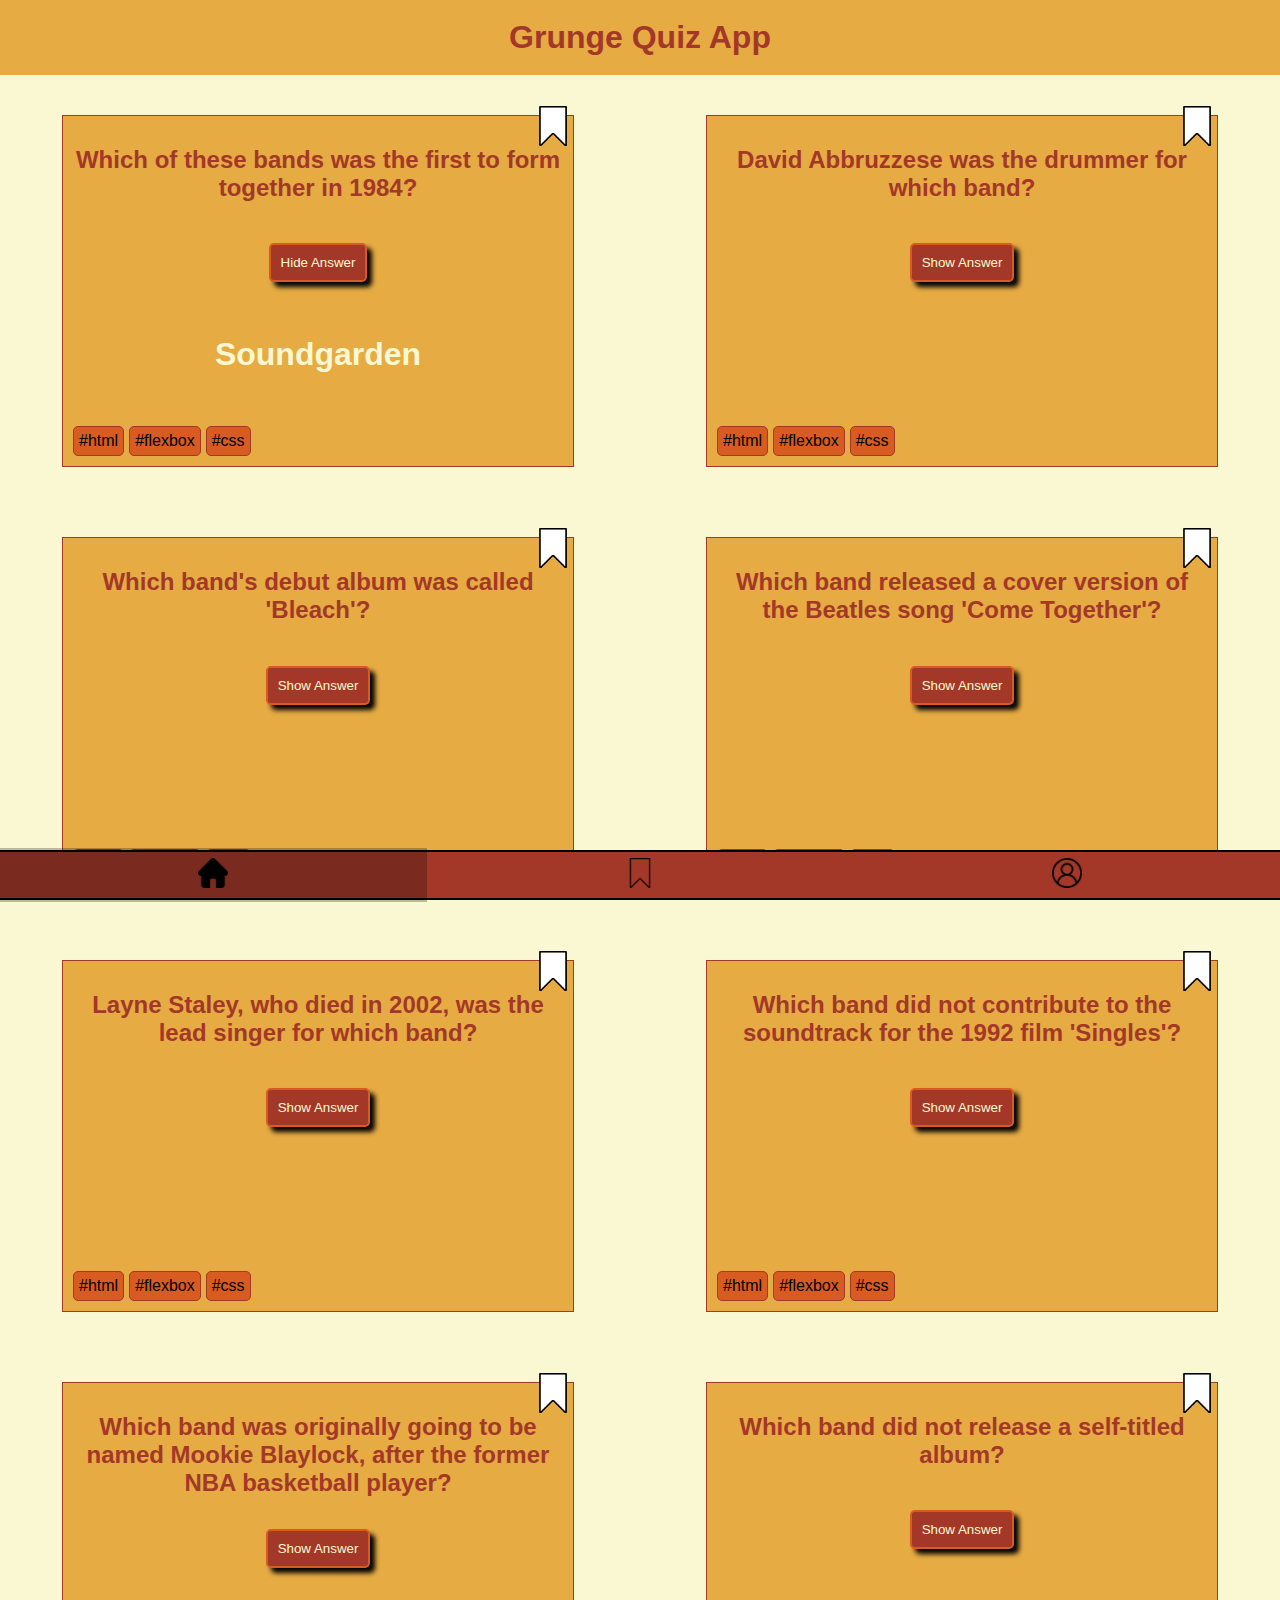
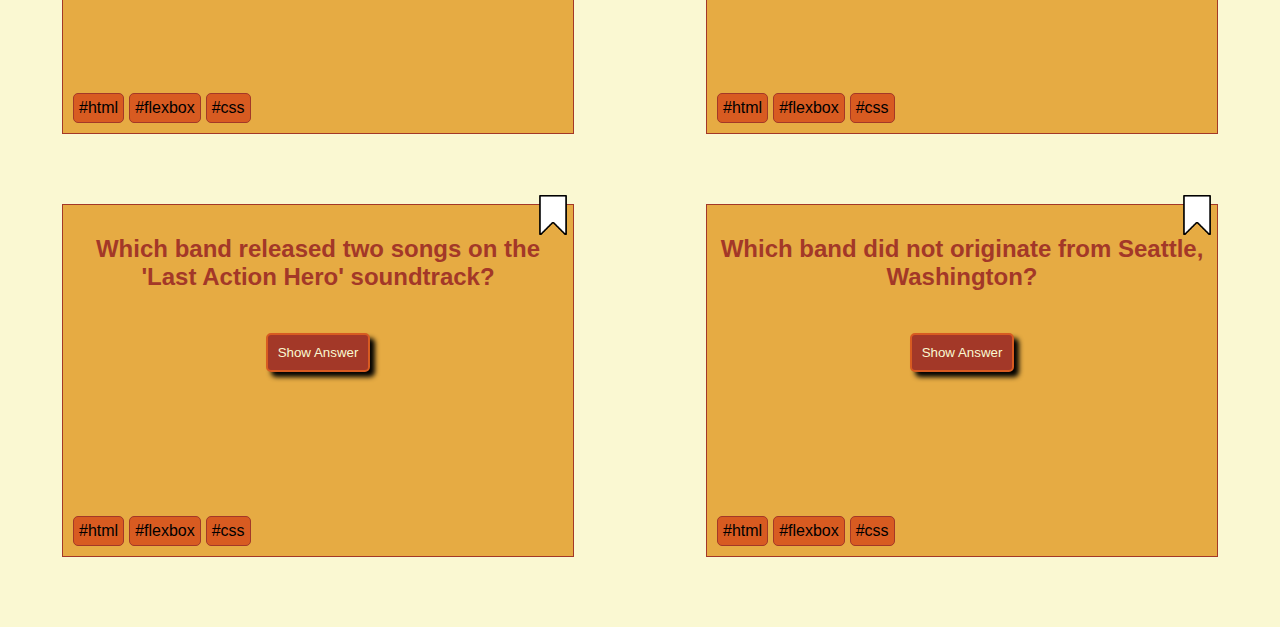
==== commit 3260d4ec: "Add js script and implement toglle between bookmark active and not active" ====
--- a/index.html
+++ b/index.html
@@ -14,11 +14,10 @@
     <main>
       <section class="quiz-questions">
         <div class="question-card first-question">
-          <button
-            class="btn-bookmark"
+          <img src="./images/bookmark.png"
+            class="btn-bookmark--checked"
             aria-label="Bookmark Question 1"
-          ></button>
-          <!-- <img src="./images/bookmark.png" alt="Bookmark" /> -->
+          ></img>
           <h2>Which of these bands was the first to form together in 1984?</h2>
           <button class="btn-show-answer" aria-label="Show Answer 1">
             Hide Answer
@@ -31,10 +30,10 @@
           </div>
         </div>
         <div class="question-card second-question">
-          <button
-            class="btn-bookmark"
+          <img src="./images/bookmark.png"
+            class="btn-bookmark--unchecked"
             aria-label="Bookmark Question 2"
-          ></button>
+          ></img>
           <h2>David Abbruzzese was the drummer for which band?</h2>
           <button class="btn-show-answer" aria-label="Show Answer 2">
             Show Answer
@@ -47,10 +46,10 @@
           </div>
         </div>
         <div class="question-card third-question">
-          <button
-            class="btn-bookmark"
+          <img src="./images/bookmark.png"
+            class="btn-bookmark--unchecked"
             aria-label="Bookmark Question 3"
-          ></button>
+          ></img>
           <h2>Which band's debut album was called 'Bleach'?</h2>
           <button class="btn-show-answer" aria-label="Show Answer 3">
             Show Answer
@@ -63,10 +62,10 @@
           </div>
         </div>
         <div class="question-card fourth-question">
-          <button
-            class="btn-bookmark"
+          <img src="./images/bookmark.png"
+            class="btn-bookmark--unchecked"
             aria-label="Bookmark Question 4"
-          ></button>
+          ></img>
           <h2>
             Which band released a cover version of the Beatles song 'Come
             Together'?
@@ -82,10 +81,10 @@
           </div>
         </div>
         <div class="question-card fifth-question">
-          <button
-            class="btn-bookmark"
+          <img src="./images/bookmark.png"
+            class="btn-bookmark--unchecked"
             aria-label="Bookmark Question 5"
-          ></button>
+          ></img>
           <h2>
             Layne Staley, who died in 2002, was the lead singer for which band?
           </h2>
@@ -100,10 +99,10 @@
           </div>
         </div>
         <div class="question-card sixth-question">
-          <button
-            class="btn-bookmark"
+          <img src="./images/bookmark.png"
+            class="btn-bookmark--unchecked"
             aria-label="Bookmark Question 6"
-          ></button>
+          ></img>
           <h2>
             Which band did not contribute to the soundtrack for the 1992 film
             'Singles'?
@@ -119,10 +118,10 @@
           </div>
         </div>
         <div class="question-card seventh-question">
-          <button
-            class="btn-bookmark"
+          <img src="./images/bookmark.png"
+            class="btn-bookmark--unchecked"
             aria-label="Bookmark Question 7"
-          ></button>
+          ></img>
           <h2>
             Which band was originally going to be named Mookie Blaylock, after
             the former NBA basketball player?
@@ -138,10 +137,10 @@
           </div>
         </div>
         <div class="question-card eighth-question">
-          <button
-            class="btn-bookmark"
+          <img src="./images/bookmark.png"
+            class="btn-bookmark--unchecked"
             aria-label="Bookmark Question 8"
-          ></button>
+          ></img>
           <h2>Which band did not release a self-titled album?</h2>
           <button class="btn-show-answer" aria-label="Show Answer 8">
             Show Answer
@@ -154,10 +153,10 @@
           </div>
         </div>
         <div class="question-card ninth-question">
-          <button
-            class="btn-bookmark"
+          <img src="./images/bookmark.png"
+            class="btn-bookmark--unchecked"
             aria-label="Bookmark Question 9"
-          ></button>
+          ></img>
           <h2>
             Which band released two songs on the 'Last Action Hero' soundtrack?
           </h2>
@@ -172,10 +171,10 @@
           </div>
         </div>
         <div class="question-card tenth-question">
-          <button
-            class="btn-bookmark"
+          <img src="./images/bookmark.png"
+            class="btn-bookmark--unchecked"
             aria-label="Bookmark Question 10"
-          ></button>
+          ></img>
           <h2>Which band did not originate from Seattle, Washington?</h2>
           <button class="btn-show-answer" aria-label="Show Answer 10">
             Show Answer
@@ -204,5 +203,6 @@
         /></a>
       </nav>
     </footer>
+    <script src="./js/script.js"></script>
   </body>
 </html>
--- a/css/styles.css
+++ b/css/styles.css
@@ -33,9 +33,9 @@
   color: var(--primary-color-dark);
 }
 
-.question-card .btn-bookmark {
+.question-card .btn-bookmark--unchecked {
   cursor: pointer;
-  background: transparent url("../images/bookmark.png") no-repeat;
+  /* background: transparent url("../images/bookmark.png") no-repeat; */
   background-size: 40px 40px;
   height: 40px;
   width: 40px;
@@ -43,7 +43,18 @@
   position: absolute;
   top: -10px;
   right: 0;
-  z-index: 1;
+}
+
+.question-card .btn-bookmark--checked {
+  cursor: pointer;
+  /* background: transparent url("../images/bookmark.png") no-repeat; */
+  background-size: 40px 40px;
+  height: 40px;
+  width: 40px;
+  border: none;
+  position: absolute;
+  top: -10px;
+  right: 0;
 }
 
 .question-card .btn-show-answer {
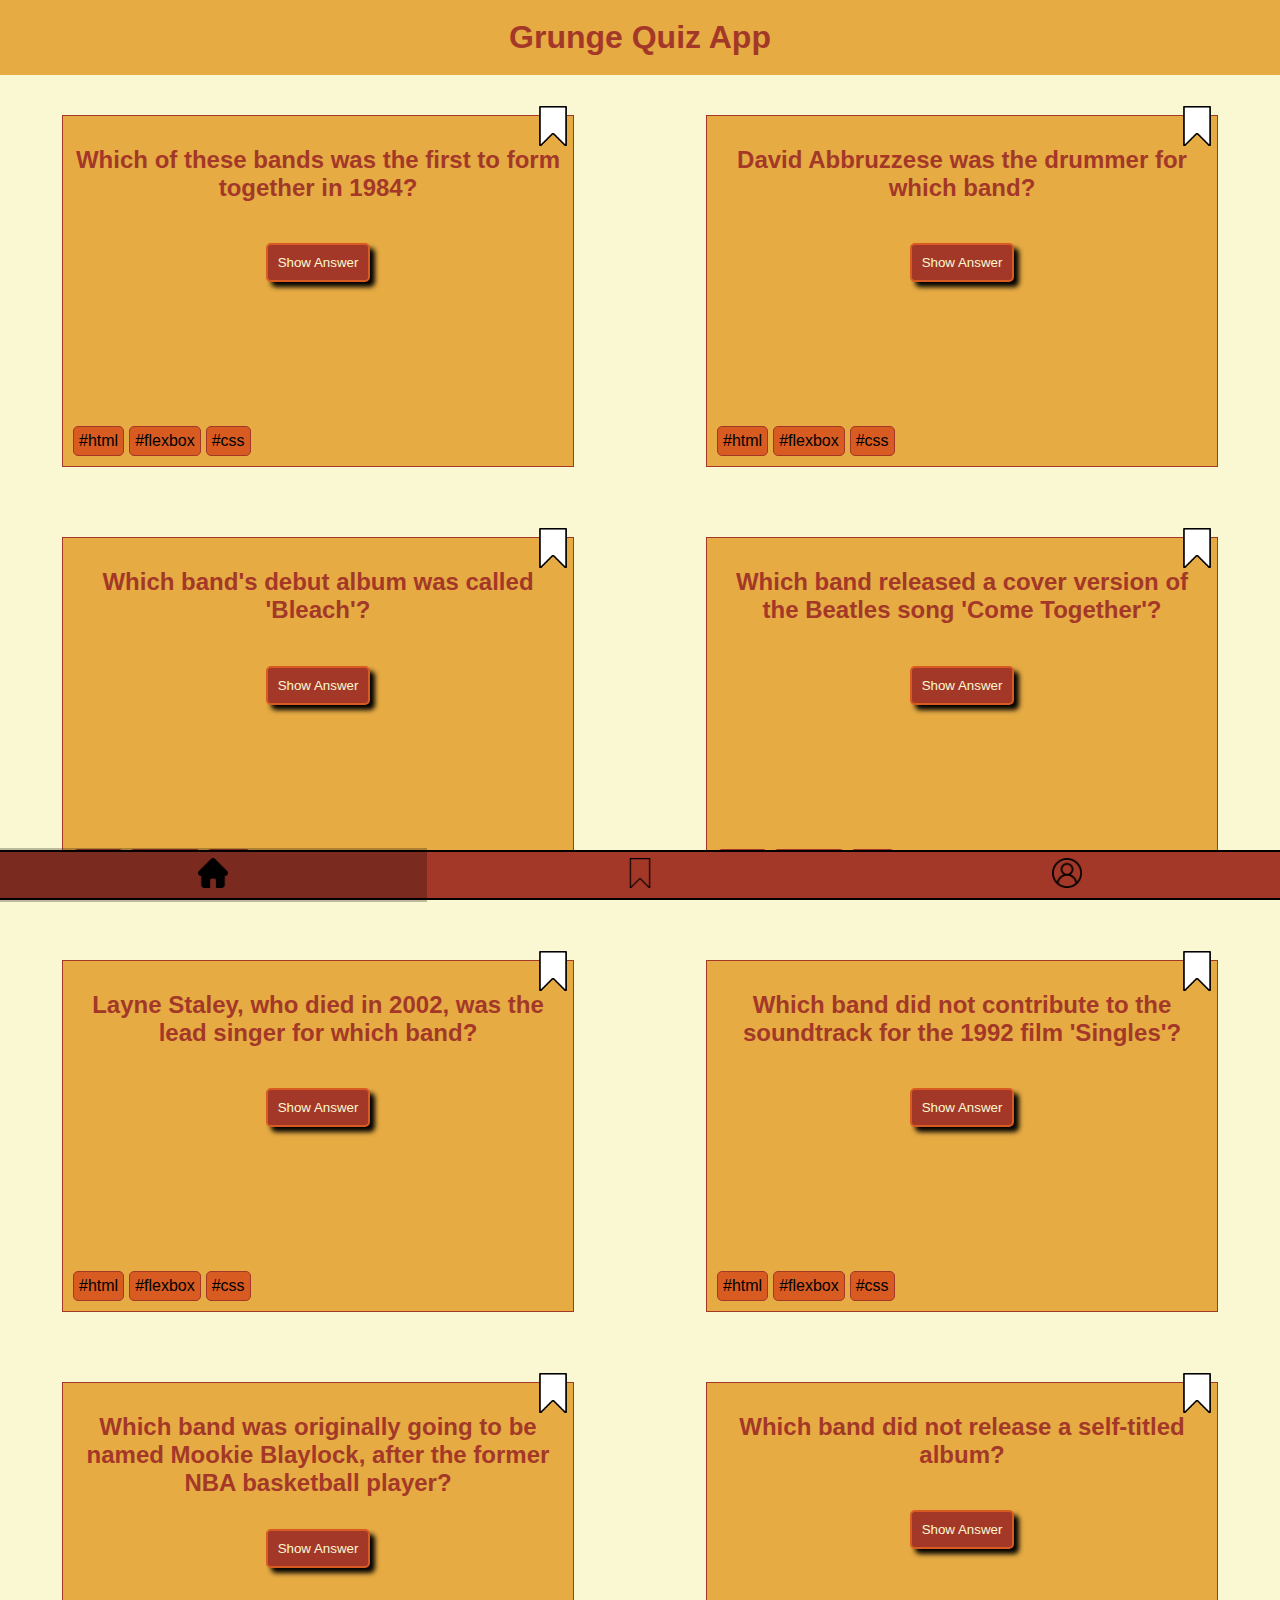
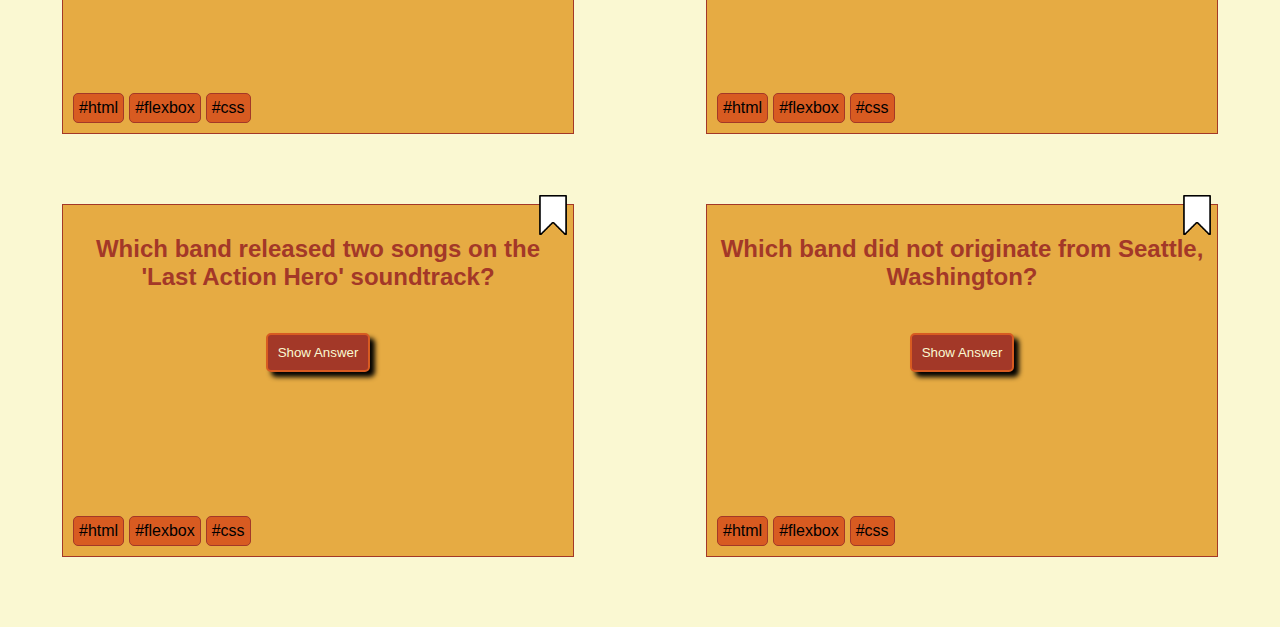
==== commit ec8f5564: "Add event listener for show answer button to hide or show the answer and update button text accordin" ====
--- a/index.html
+++ b/index.html
@@ -15,12 +15,12 @@
       <section class="quiz-questions">
         <div class="question-card first-question">
           <img src="./images/bookmark.png"
-            class="btn-bookmark--checked"
+            class="btn-bookmark"
             aria-label="Bookmark Question 1"
           ></img>
           <h2>Which of these bands was the first to form together in 1984?</h2>
           <button class="btn-show-answer" aria-label="Show Answer 1">
-            Hide Answer
+            Show Answer
           </button>
           <h3 class="answer">Soundgarden</h3>
           <div class="tag-section">
@@ -31,7 +31,7 @@
         </div>
         <div class="question-card second-question">
           <img src="./images/bookmark.png"
-            class="btn-bookmark--unchecked"
+            class="btn-bookmark"
             aria-label="Bookmark Question 2"
           ></img>
           <h2>David Abbruzzese was the drummer for which band?</h2>
@@ -47,7 +47,7 @@
         </div>
         <div class="question-card third-question">
           <img src="./images/bookmark.png"
-            class="btn-bookmark--unchecked"
+            class="btn-bookmark"
             aria-label="Bookmark Question 3"
           ></img>
           <h2>Which band's debut album was called 'Bleach'?</h2>
@@ -63,7 +63,7 @@
         </div>
         <div class="question-card fourth-question">
           <img src="./images/bookmark.png"
-            class="btn-bookmark--unchecked"
+            class="btn-bookmark"
             aria-label="Bookmark Question 4"
           ></img>
           <h2>
@@ -82,7 +82,7 @@
         </div>
         <div class="question-card fifth-question">
           <img src="./images/bookmark.png"
-            class="btn-bookmark--unchecked"
+            class="btn-bookmark"
             aria-label="Bookmark Question 5"
           ></img>
           <h2>
@@ -100,7 +100,7 @@
         </div>
         <div class="question-card sixth-question">
           <img src="./images/bookmark.png"
-            class="btn-bookmark--unchecked"
+            class="btn-bookmark"
             aria-label="Bookmark Question 6"
           ></img>
           <h2>
@@ -119,7 +119,7 @@
         </div>
         <div class="question-card seventh-question">
           <img src="./images/bookmark.png"
-            class="btn-bookmark--unchecked"
+            class="btn-bookmark"
             aria-label="Bookmark Question 7"
           ></img>
           <h2>
@@ -138,7 +138,7 @@
         </div>
         <div class="question-card eighth-question">
           <img src="./images/bookmark.png"
-            class="btn-bookmark--unchecked"
+            class="btn-bookmark"
             aria-label="Bookmark Question 8"
           ></img>
           <h2>Which band did not release a self-titled album?</h2>
@@ -154,7 +154,7 @@
         </div>
         <div class="question-card ninth-question">
           <img src="./images/bookmark.png"
-            class="btn-bookmark--unchecked"
+            class="btn-bookmark"
             aria-label="Bookmark Question 9"
           ></img>
           <h2>
@@ -172,7 +172,7 @@
         </div>
         <div class="question-card tenth-question">
           <img src="./images/bookmark.png"
-            class="btn-bookmark--unchecked"
+            class="btn-bookmark"
             aria-label="Bookmark Question 10"
           ></img>
           <h2>Which band did not originate from Seattle, Washington?</h2>
--- a/css/styles.css
+++ b/css/styles.css
@@ -33,21 +33,8 @@
   color: var(--primary-color-dark);
 }
 
-.question-card .btn-bookmark--unchecked {
+.question-card .btn-bookmark {
   cursor: pointer;
-  /* background: transparent url("../images/bookmark.png") no-repeat; */
-  background-size: 40px 40px;
-  height: 40px;
-  width: 40px;
-  border: none;
-  position: absolute;
-  top: -10px;
-  right: 0;
-}
-
-.question-card .btn-bookmark--checked {
-  cursor: pointer;
-  /* background: transparent url("../images/bookmark.png") no-repeat; */
   background-size: 40px 40px;
   height: 40px;
   width: 40px;
@@ -71,12 +58,6 @@
   color: var(--secondary-color-light);
   font-size: 2em;
   visibility: hidden;
-}
-
-.question-card:first-child .answer {
-  color: var(--secondary-color-light);
-  font-size: 2em;
-  visibility: visible;
 }
 
 .question-card .tag-section {
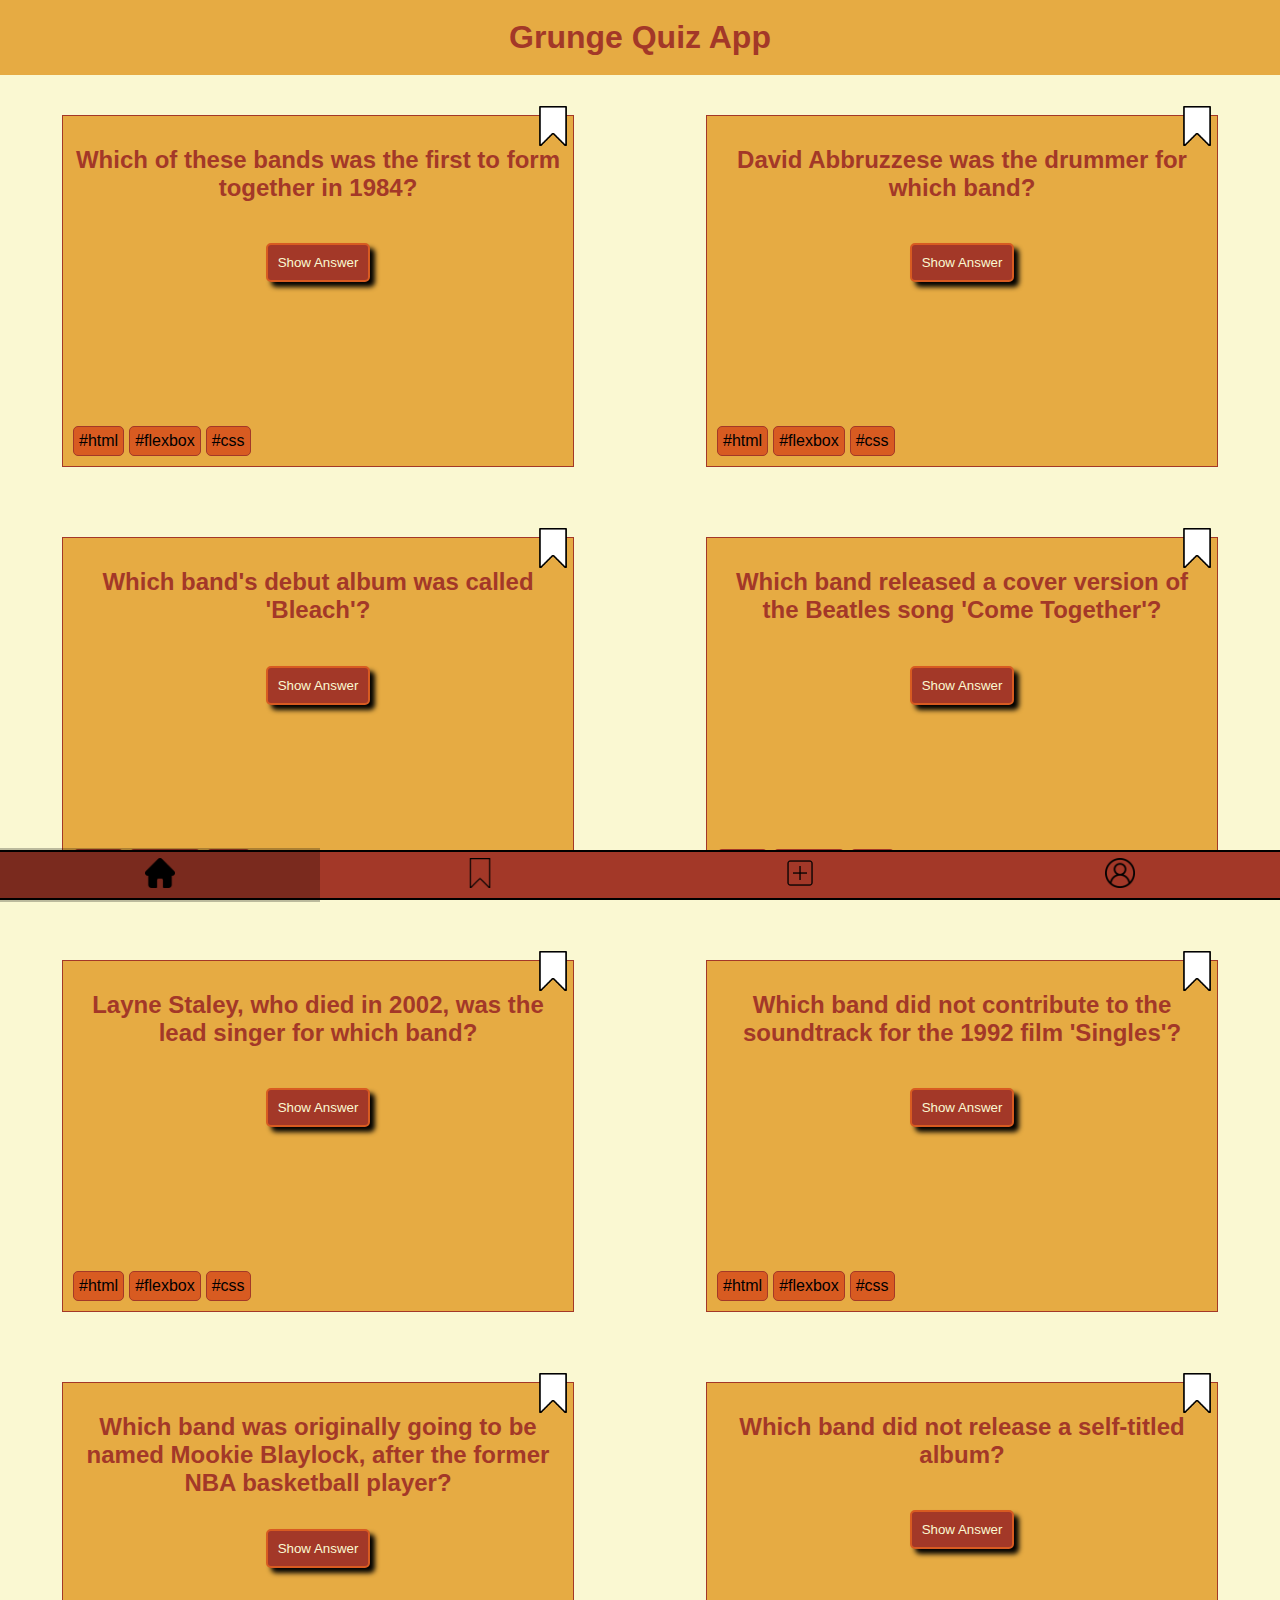
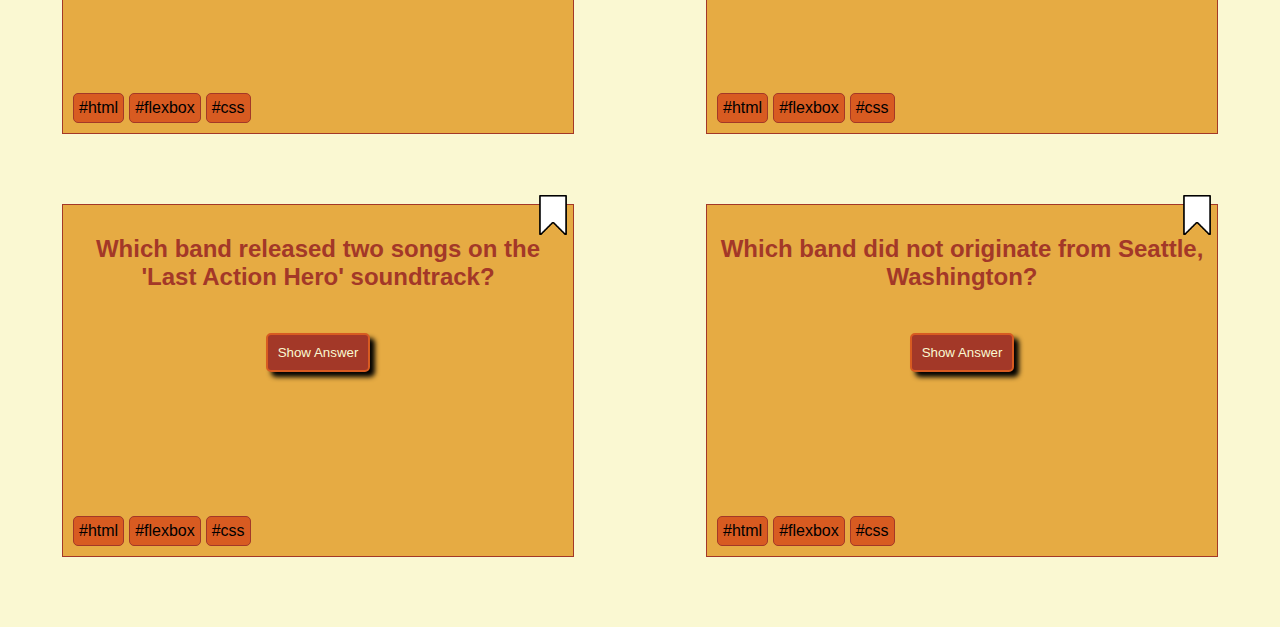
==== commit 539b6cac: "Add images for new page nav, add new nav elements to footer on all pages" ====
--- a/index.html
+++ b/index.html
@@ -198,6 +198,10 @@
           ><img src="./images/bookmark_transparent.png" alt="Bookmarks Page"
         /></a>
 
+        <a href="./form.html"
+          ><img src="./images/add.png" alt="Bookmarks Page"
+        /></a>
+
         <a href="./profile.html"
           ><img src="./images/profile.png" alt="Profile Page"
         /></a>
